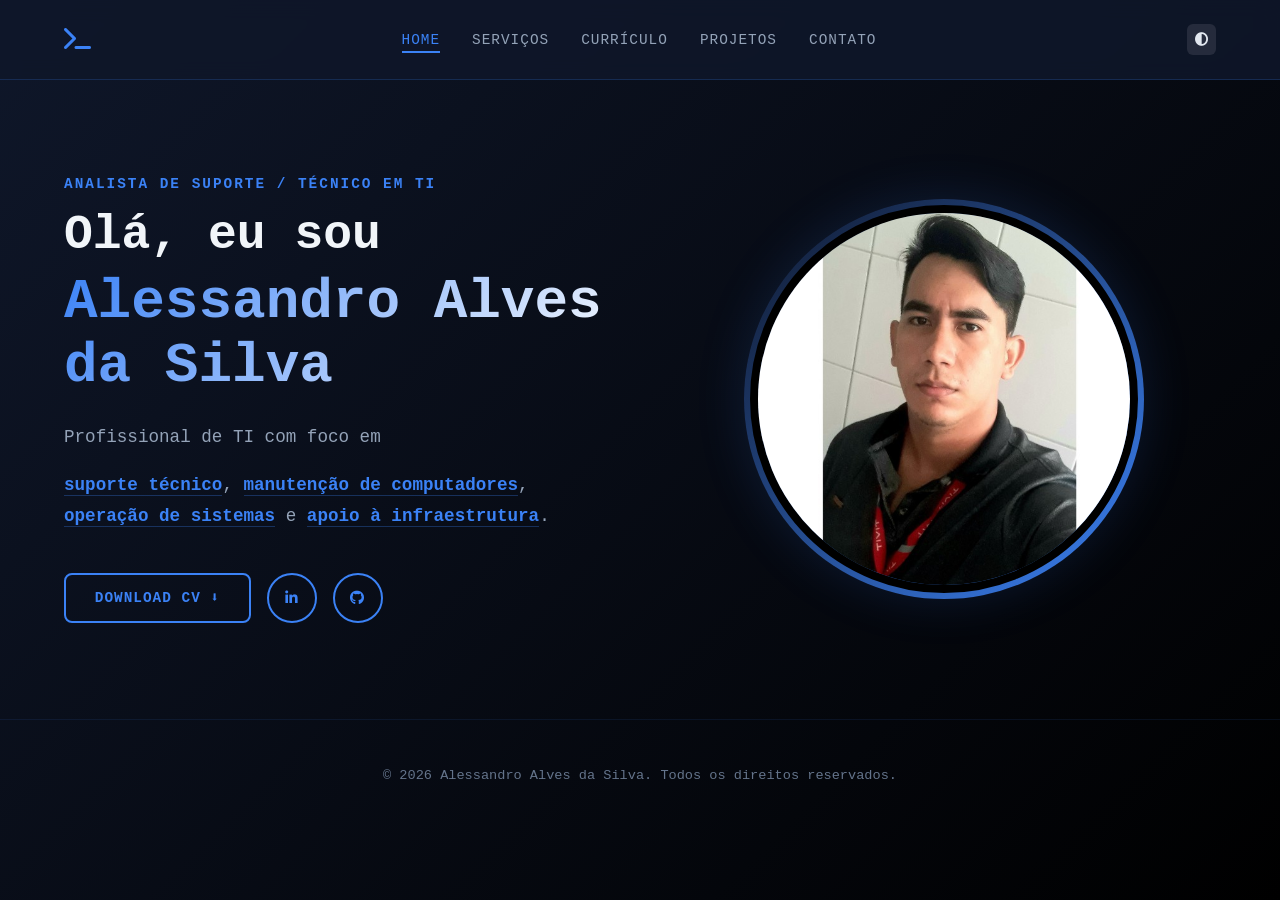
==== index.html @ c678cc2a "Add files via upload" ====
<!DOCTYPE html>
<html lang="pt-BR">
<head>
    <meta charset="UTF-8">
    <meta name="viewport" content="width=device-width, initial-scale=1.0">
    <link rel="icon" href="/img/favicon.svg" type="image/svg+xml">
    <link rel="stylesheet" href="https://cdnjs.cloudflare.com/ajax/libs/font-awesome/6.5.1/css/all.min.css">
    <title>Alessandro Alves da Silva - Desenvolvedor de Software</title>
    <style>
        * {
            margin: 0;
            padding: 0;
            box-sizing: border-box;
        }

        body {
            font-family: 'Monaco', 'Courier New', monospace;
            background: linear-gradient(135deg, #0f172a 0%, #000000 100%);
            color: #f1f5f9;
            min-height: 100vh;
            transition: all 0.3s ease;
        }

        body.light-mode {
            background: linear-gradient(135deg, #f8fafc 0%, #e2e8f0 100%);
            color: #0f172a;
        }

        body.light-mode header {
            background: rgba(255, 255, 255, 0.8);
            border-bottom: 1px solid rgba(0, 0, 0, 0.1);
        }

        body.light-mode .logo,
        body.light-mode nav a,
        body.light-mode .icon-btn {
            color: #1e293b;
        }

        body.light-mode nav a:hover,
        body.light-mode nav a.active {
            color: #3b82f6;
        }

        body.light-mode .hero-content h1,
        body.light-mode .hero-content p {
            color: #0f172a;
        }

        body.light-mode footer {
            border-top: 1px solid rgba(0, 0, 0, 0.1);
            color: #64748b;
        }

        header {
            display: flex;
            justify-content: space-between;
            align-items: center;
            padding: 1.5rem 5%;
            background: rgba(15, 23, 42, 0.9);
            backdrop-filter: blur(10px);
            border-bottom: 1px solid rgba(59, 130, 246, 0.2);
            position: sticky;
            top: 0;
            z-index: 100;
        }

        .logo {
            font-size: 1.5rem;
            color: #3b82f6;
            font-weight: bold;
        }

        .menu-toggle {
            display: none;
            background: rgba(255, 255, 255, 0.1);
            border: none;
            border-radius: 6px;
            padding: 0.5rem;
            cursor: pointer;
            color: #e2e8f0;
            transition: all 0.3s;
            font-size: 1.2rem;
        }

        .menu-toggle:hover {
            background: rgba(59, 130, 246, 0.3);
        }


        nav {
            display: flex;
            gap: 2rem;
            align-items: center;
        }

        nav a {
            color: #94a3b8;
            text-decoration: none;
            font-size: 0.9rem;
            text-transform: uppercase;
            letter-spacing: 1px;
            transition: color 0.3s;
            position: relative;
        }

        nav a:hover, nav a.active {
            color: #3b82f6;
        }

        nav a.active::after {
            content: '';
            position: absolute;
            bottom: -5px;
            left: 0;
            right: 0;
            height: 2px;
            background: #3b82f6;
        }

        .controls {
            display: flex;
            gap: 0.5rem;
            align-items: center;
        }

        .icon-btn {
            background: rgba(255, 255, 255, 0.1);
            border: none;
            border-radius: 6px;
            padding: 0.5rem;
            cursor: pointer;
            color: #e2e8f0;
            transition: all 0.3s;
        }

        .icon-btn:hover {
            background: #3b82f6;
            color: white;
        }

        .lang-btn {
            background: #3b82f6;
            padding: 0.4rem 0.8rem;
            font-weight: bold;
            font-size: 0.8rem;
            color: white;
        }

        .hero {
            display: grid;
            grid-template-columns: 1fr 1fr;
            gap: 4rem;
            padding: 6rem 5%;
            max-width: 1400px;
            margin: 0 auto;
            align-items: center;
        }

        .hero-content h3 {
            color: #3b82f6;
            font-size: 0.9rem;
            text-transform: uppercase;
            letter-spacing: 2px;
            margin-bottom: 1rem;
        }

        .hero-content h1 {
            font-size: 3rem;
            margin-bottom: 0.5rem;
            color: #f1f5f9;
        }

        .hero-content .name {
            font-size: 3.5rem;
            background: linear-gradient(135deg, #3b82f6 0%, #ffffff 100%);
            -webkit-background-clip: text;
            -webkit-text-fill-color: transparent;
            background-clip: text;
            margin-bottom: 1.5rem;
            font-weight: 800;
        }

        .hero-content p {
            color: #94a3b8;
            line-height: 1.8;
            margin-bottom: 1rem;
            font-size: 1.1rem;
        }

        .highlight {
            color: #3b82f6;
            font-style: normal;
            font-weight: bold;
            border-bottom: 1px solid rgba(59, 130, 246, 0.3);
        }

        .cta-buttons {
            display: flex;
            gap: 1rem;
            margin-top: 2.5rem;
        }

        .btn {
            padding: 0.8rem 1.8rem;
            border: 2px solid #3b82f6;
            background: transparent;
            color: #3b82f6;
            text-decoration: none;
            border-radius: 8px;
            cursor: pointer;
            transition: all 0.3s;
            display: inline-flex;
            align-items: center;
            gap: 0.5rem;
            font-size: 0.9rem;
            font-weight: bold;
            text-transform: uppercase;
            letter-spacing: 1px;
        }

        .btn:hover {
            background: #3b82f6;
            color: white;
            transform: translateY(-3px);
            box-shadow: 0 10px 20px rgba(59, 130, 246, 0.2);
        }

        .social-btn {
            width: 50px;
            height: 50px;
            border-radius: 50%;
            display: flex;
            align-items: center;
            justify-content: center;
            padding: 0;
        }

        .hero-image {
            display: flex;
            justify-content: center;
            align-items: center;
        }

        .profile-container {
            position: relative;
            width: 400px;
            height: 400px;
        }

        .profile-ring {
            position: absolute;
            inset: 0;
            border-radius: 50%;
            background: linear-gradient(135deg, #0f172a 0%, #3b82f6 100%);
            padding: 6px;
            box-shadow: 0 0 50px rgba(59, 130, 246, 0.15);
        }

        .profile-img {
            width: 100%;
            height: 100%;
            border-radius: 50%;
            object-fit: cover;
            border: 8px solid #000;
        }

        body.light-mode .profile-img {
            border-color: #f8fafc;
        }

        footer {
            text-align: center;
            padding: 3rem;
            color: #64748b;
            font-size: 0.85rem;
            border-top: 1px solid rgba(59, 130, 246, 0.1);
        }

        @media (max-width: 768px) {
            .menu-toggle {
                display: block;
            }

            nav {
                position: absolute;
                top: 100%;
                left: 0;
                width: 100%;
                flex-direction: column;
                background: rgba(15, 23, 42, 0.98);
                backdrop-filter: blur(10px);
                padding: 0;
                gap: 0;
                max-height: 0;
                overflow: hidden;
                transition: max-height 0.3s ease-in-out;
                border-bottom: 1px solid rgba(59, 130, 246, 0.2);
            }

            body.light-mode nav {
                background: rgba(255, 255, 255, 0.98);
                border-bottom: 1px solid rgba(0, 0, 0, 0.1);
            }

            nav.active {
                max-height: 400px;
            }

            nav a {
                padding: 1rem 1.5rem;
                width: 100%;
                border-bottom: 1px solid rgba(59, 130, 246, 0.1);
                transition: all 0.3s;
            }

            nav a:hover {
                background: rgba(59, 130, 246, 0.1);
                padding-left: 2rem;
            }

            nav a.active::after {
                bottom: 0;
                height: 100%;
                width: 3px;
                left: 0;
                right: auto;
            }

        }

        @media (max-width: 968px) {
            .hero { grid-template-columns: 1fr; text-align: center; padding-top: 3rem; }
            .hero-content h1 { font-size: 2.2rem; }
            .hero-content .name { font-size: 2.8rem; }
            .profile-container { width: 300px; height: 300px; }
            .cta-buttons { justify-content: center; flex-wrap: wrap; }
        }
    </style>
</head>
<body>
    <header>
        <div class="logo"><i class="fa-solid fa-terminal"></i></div>
        <nav id="navMenu">
            <a href="#" class="active">HOME</a>
            <a href="servicos_page.html">SERVIÇOS</a>
            <a href="curriculo_page.html">CURRÍCULO</a>
            <a href="projetos_page.html">PROJETOS</a>
            <a href="contato_page.html" >CONTATO</a>
        </nav>
        <div class="controls">
            <button class="icon-btn" id="themeToggle"><i class="fa-solid fa-circle-half-stroke"></i></button>
        </div>

        <button class="icon-btn menu-toggle" id="menuToggle">
            <i class="fa-solid fa-bars"></i>
        </button>
    </header>

    <section class="hero">
        <div class="hero-content">
            <h3>Analista de Suporte / Técnico em TI</h3>
            <h1>Olá, eu sou</h1>
            <h1 class="name">Alessandro Alves da Silva</h1>
            <p>
                Profissional de TI com foco em 
            </p>
            <p>
                <span class="highlight">suporte técnico</span>, 
                <span class="highlight">manutenção de computadores</span>, 
                <span class="highlight">operação de sistemas</span> e 
                <span class="highlight">apoio à infraestrutura</span>.
            </p>
            <div class="cta-buttons">
                <a href="/doc/AlessandroCV.pdf" class="btn">DOWNLOAD CV ⬇</a>
                <a href="https://www.linkedin.com/in/alessandro-alves-264b31196/" class="btn social-btn" target="_blank" rel="noopener noreferrer">
                    <i class="fa-brands fa-linkedin-in"></i>
                </a>
                <a href="https://github.com/AlessandroASilva1912" class="btn social-btn" target="_blank" rel="noopener noreferrer">
                    <i class="fa-brands fa-github"></i>
                </a>
            </div>
        </div>

        <div class="hero-image">
            <div class="profile-container">
                <div class="profile-ring">
                    <img src="/img/1638328445280.jpg" alt="Alessandro Alves" class="profile-img">
                </div>
            </div>
        </div>
    </section>

    <footer>
        <p>© 2026 Alessandro Alves da Silva. Todos os direitos reservados.</p>
    </footer>

    <script>

        const menuToggle = document.getElementById('menuToggle');
        const navMenu = document.getElementById('navMenu');

        menuToggle.addEventListener('click', () => {
            navMenu.classList.toggle('active');
            const icon = menuToggle.querySelector('i');
            if (navMenu.classList.contains('active')) {
                icon.classList.remove('fa-bars');
                icon.classList.add('fa-times');
            } else {
                icon.classList.remove('fa-times');
                icon.classList.add('fa-bars');
            }
        });

        const navLinks = navMenu.querySelectorAll('a');
        navLinks.forEach(link => {
            link.addEventListener('click', () => {
                navMenu.classList.remove('active');
                const icon = menuToggle.querySelector('i');
                icon.classList.remove('fa-times');
                icon.classList.add('fa-bars');
            });
        });

        const themeToggle = document.getElementById('themeToggle');
        const body = document.body;
        const themeIcon = themeToggle.querySelector('i');

        if (localStorage.getItem('theme') === 'light') {
            body.classList.add('light-mode');
        }

        themeToggle.addEventListener('click', () => {
            body.classList.toggle('light-mode');
            const isLight = body.classList.contains('light-mode');
            localStorage.setItem('theme', isLight ? 'light' : 'dark');
        });
    </script>
</body>
</html>
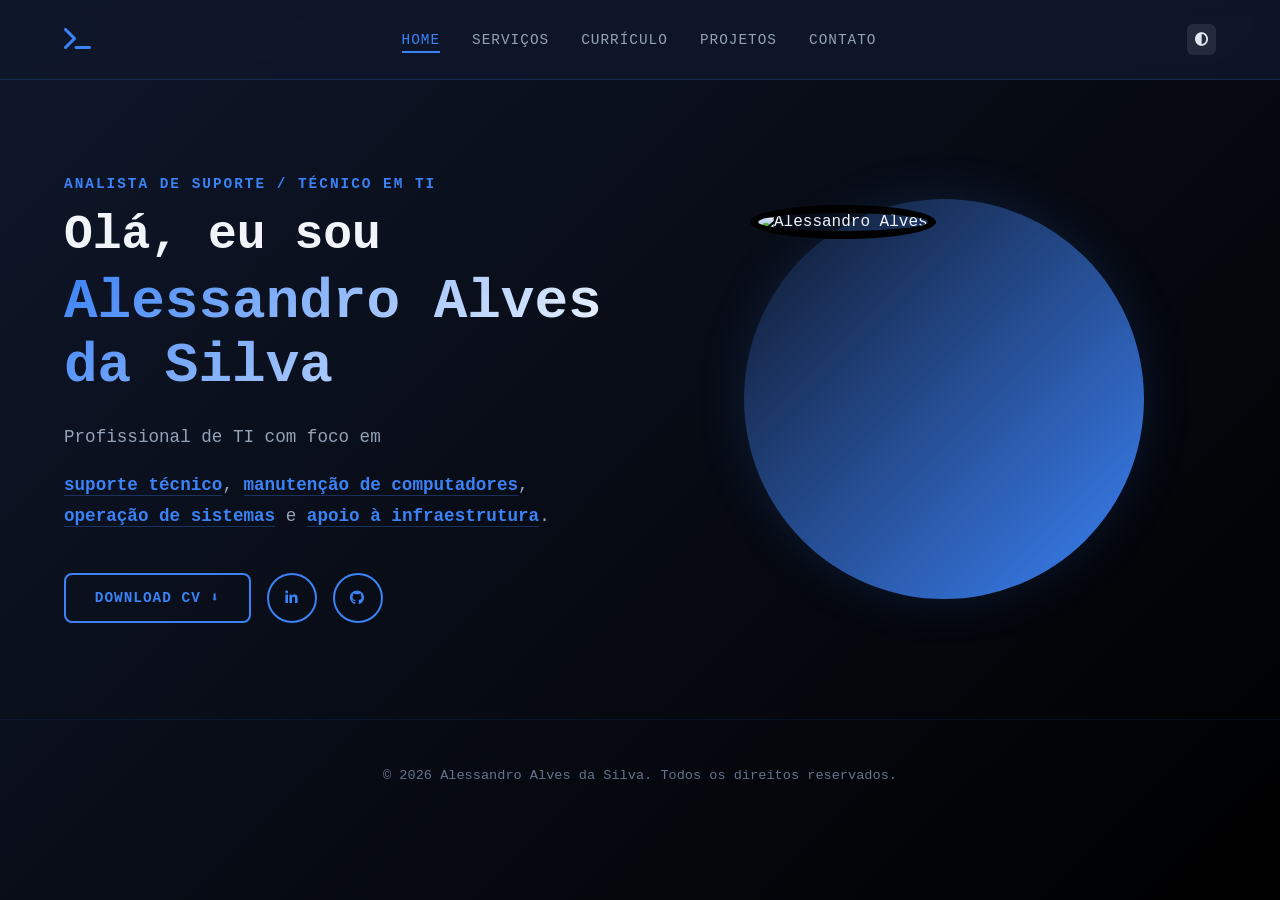
==== commit d4eb1a91: "Update index.html" ====
--- a/index.html
+++ b/index.html
@@ -385,7 +385,7 @@
         <div class="hero-image">
             <div class="profile-container">
                 <div class="profile-ring">
-                    <img src="/img/1638328445280.jpg" alt="Alessandro Alves" class="profile-img">
+                    <img src="/img/index.html" alt="Alessandro Alves" class="profile-img">
                 </div>
             </div>
         </div>
@@ -437,4 +437,4 @@
         });
     </script>
 </body>
-</html>+</html>
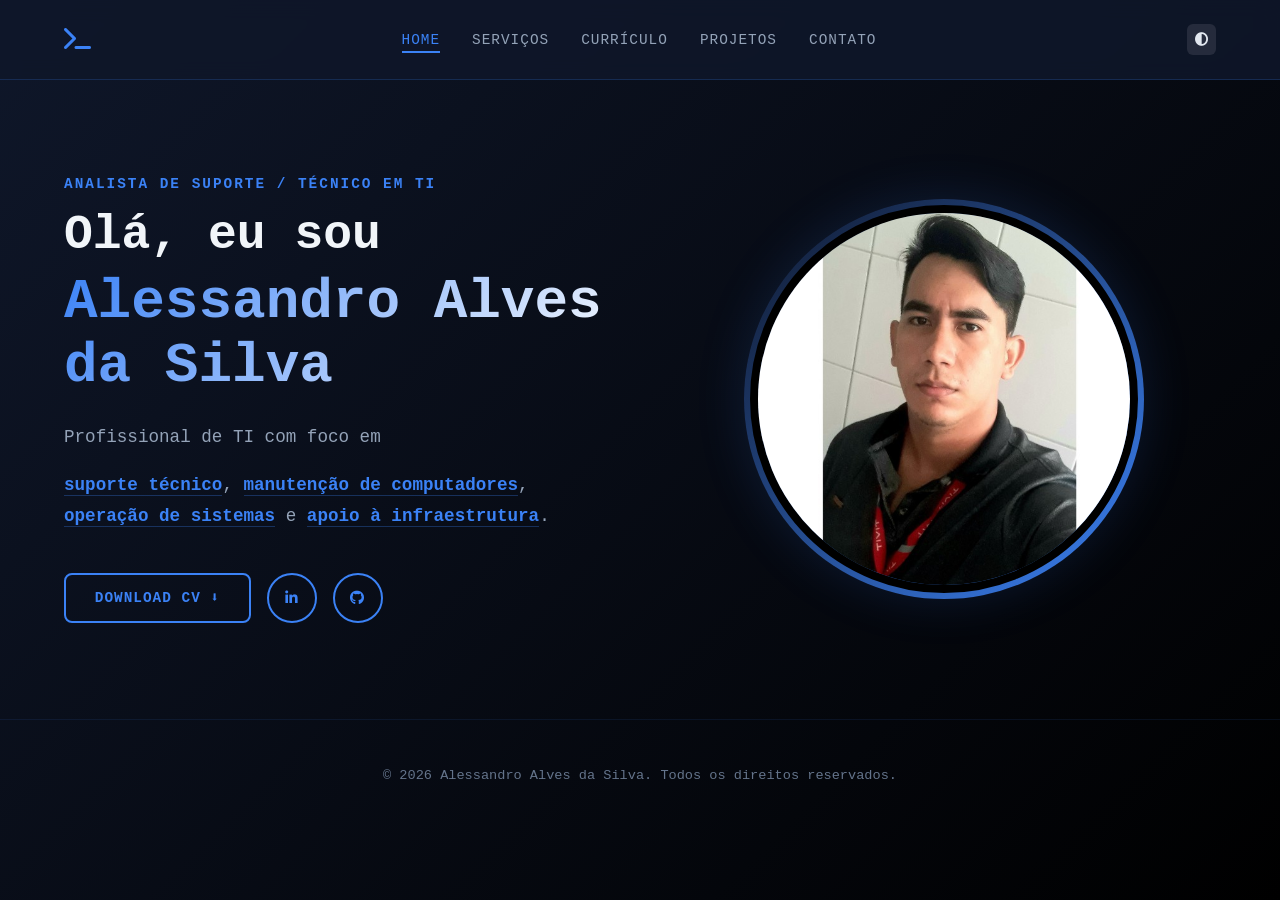
==== commit 27d4d4a5: "Update CV link and profile image in index.html" ====
--- a/index.html
+++ b/index.html
@@ -372,7 +372,7 @@
                 <span class="highlight">apoio à infraestrutura</span>.
             </p>
             <div class="cta-buttons">
-                <a href="/doc/AlessandroCV.pdf" class="btn">DOWNLOAD CV ⬇</a>
+                <a href="doc/AlessandroCV.pdf" class="btn">DOWNLOAD CV ⬇</a>
                 <a href="https://www.linkedin.com/in/alessandro-alves-264b31196/" class="btn social-btn" target="_blank" rel="noopener noreferrer">
                     <i class="fa-brands fa-linkedin-in"></i>
                 </a>
@@ -385,7 +385,7 @@
         <div class="hero-image">
             <div class="profile-container">
                 <div class="profile-ring">
-                    <img src="/img/index.html" alt="Alessandro Alves" class="profile-img">
+                    <img src="img/1638328445280.jpg" alt="Alessandro Alves" class="profile-img">
                 </div>
             </div>
         </div>
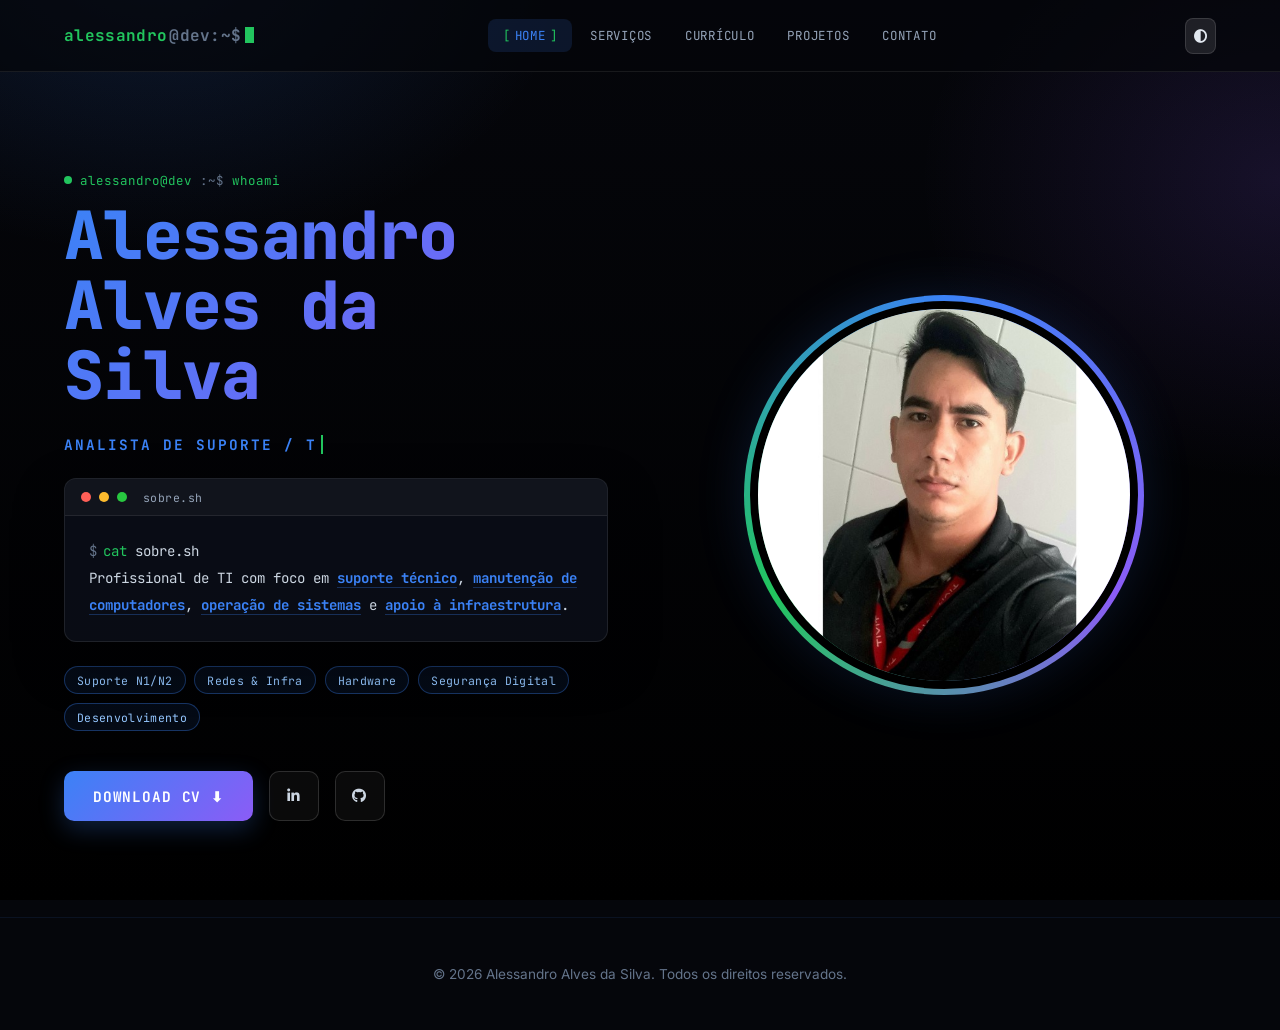
==== commit f28f2fbb: "Atualização do portfólio" ====
--- a/index.html
+++ b/index.html
@@ -3,8 +3,22 @@
 <head>
     <meta charset="UTF-8">
     <meta name="viewport" content="width=device-width, initial-scale=1.0">
-    <link rel="icon" href="/img/favicon.svg" type="image/svg+xml">
+    <link rel="canonical" href="https://alessandroasilva1912.github.io/portfolio/index.html">
+    <meta name="description" content="Portfólio de Alessandro Alves da Silva: suporte técnico N1/N2, infraestrutura, montagem de hardware e desenvolvimento de software.">
+    <meta property="og:type" content="website">
+    <meta property="og:title" content="Alessandro Alves da Silva — Suporte de TI & Desenvolvedor de Software">
+    <meta property="og:description" content="Portfólio de Alessandro Alves da Silva: suporte técnico N1/N2, infraestrutura, montagem de hardware e desenvolvimento de software.">
+    <meta property="og:image" content="https://alessandroasilva1912.github.io/portfolio/img/1638328445280.jpg">
+    <meta property="og:url" content="https://alessandroasilva1912.github.io/portfolio/index.html">
+    <meta name="twitter:card" content="summary_large_image">
+    <meta name="twitter:title" content="Alessandro Alves da Silva — Suporte de TI & Desenvolvedor de Software">
+    <meta name="twitter:description" content="Portfólio de Alessandro Alves da Silva: suporte técnico N1/N2, infraestrutura, montagem de hardware e desenvolvimento de software.">
+    <meta name="twitter:image" content="https://alessandroasilva1912.github.io/portfolio/img/1638328445280.jpg">
+    <link rel="icon" href="img/favicon.svg" type="image/svg+xml">
     <link rel="stylesheet" href="https://cdnjs.cloudflare.com/ajax/libs/font-awesome/6.5.1/css/all.min.css">
+    <link rel="preconnect" href="https://fonts.googleapis.com">
+    <link rel="preconnect" href="https://fonts.gstatic.com" crossorigin>
+    <link href="https://fonts.googleapis.com/css2?family=JetBrains+Mono:wght@400;500;700;800&family=Inter:wght@400;500;600&display=swap" rel="stylesheet">
     <title>Alessandro Alves da Silva - Desenvolvedor de Software</title>
     <style>
         * {
@@ -337,10 +351,28 @@
             .cta-buttons { justify-content: center; flex-wrap: wrap; }
         }
     </style>
+    <link rel="stylesheet" href="css/enhance.css">
+    <script type="application/ld+json">
+    {
+        "@context": "https://schema.org",
+        "@type": "Person",
+        "name": "Alessandro Alves da Silva",
+        "jobTitle": "Analista de Suporte / Técnico em TI",
+        "url": "https://alessandroasilva1912.github.io/portfolio/",
+        "image": "https://alessandroasilva1912.github.io/portfolio/img/1638328445280.jpg",
+        "sameAs": [
+            "https://www.linkedin.com/in/alessandro-alves-264b31196/",
+            "https://github.com/AlessandroASilva1912"
+        ]
+    }
+    </script>
 </head>
 <body>
     <header>
-        <div class="logo"><i class="fa-solid fa-terminal"></i></div>
+        <a href="index.html" class="logo prompt-tag" style="text-decoration:none;">
+            <span class="p-user">alessandro</span><span class="p-sep">@dev:~$</span>
+            <span class="p-cursor"></span>
+        </a>
         <nav id="navMenu">
             <a href="#" class="active">HOME</a>
             <a href="servicos_page.html">SERVIÇOS</a>
@@ -359,18 +391,33 @@
 
     <section class="hero">
         <div class="hero-content">
-            <h3>Analista de Suporte / Técnico em TI</h3>
-            <h1>Olá, eu sou</h1>
+            <span class="hero-eyebrow"><span class="status-dot"></span> alessandro@dev<span class="p-sep">:~$</span> whoami</span>
             <h1 class="name">Alessandro Alves da Silva</h1>
-            <p>
-                Profissional de TI com foco em 
-            </p>
-            <p>
-                <span class="highlight">suporte técnico</span>, 
-                <span class="highlight">manutenção de computadores</span>, 
-                <span class="highlight">operação de sistemas</span> e 
-                <span class="highlight">apoio à infraestrutura</span>.
-            </p>
+            <h3><span data-typewriter='["Analista de Suporte / Técnico em TI", "Desenvolvedor de Software", "Suporte N1/N2 & Infraestrutura"]'></span></h3>
+
+            <div class="term-window" style="margin: 1.5rem 0;">
+                <div class="term-titlebar">
+                    <span class="term-dot r"></span><span class="term-dot y"></span><span class="term-dot g"></span>
+                    <span class="term-name">sobre.sh</span>
+                </div>
+                <div class="term-body">
+                    <span class="tp">$</span><span class="tl">cat</span> sobre.sh<br>
+                    Profissional de TI com foco em
+                    <span class="highlight">suporte técnico</span>,
+                    <span class="highlight">manutenção de computadores</span>,
+                    <span class="highlight">operação de sistemas</span> e
+                    <span class="highlight">apoio à infraestrutura</span>.
+                </div>
+            </div>
+
+            <div class="chip-row" style="margin-bottom: 1.8rem;">
+                <span class="chip">Suporte N1/N2</span>
+                <span class="chip">Redes & Infra</span>
+                <span class="chip">Hardware</span>
+                <span class="chip">Segurança Digital</span>
+                <span class="chip">Desenvolvimento</span>
+            </div>
+
             <div class="cta-buttons">
                 <a href="doc/AlessandroCV.pdf" class="btn">DOWNLOAD CV ⬇</a>
                 <a href="https://www.linkedin.com/in/alessandro-alves-264b31196/" class="btn social-btn" target="_blank" rel="noopener noreferrer">
@@ -436,5 +483,6 @@
             localStorage.setItem('theme', isLight ? 'light' : 'dark');
         });
     </script>
+    <script src="js/enhance.js"></script>
 </body>
 </html>
--- a/css/enhance.css
+++ b/css/enhance.css
@@ -0,0 +1,306 @@
+/* ==========================================================================
+   enhance.css — v2: camada de redesign real (nao so polimento).
+   Carrega DEPOIS do <style> de cada pagina, entao estas regras VENCEM
+   por ordem de origem quando a especificidade e igual (ex: "header",
+   "nav a", ".btn"), sem precisar de !important.
+   ========================================================================== */
+
+:root {
+  --font-mono: 'JetBrains Mono', 'Monaco', 'Courier New', monospace;
+  --font-body: 'Inter', -apple-system, sans-serif;
+  --signal: #22c55e;
+  --signal-dim: rgba(34, 197, 94, 0.35);
+  --accent: #3b82f6;
+  --accent-2: #8b5cf6;
+  --ease-out: cubic-bezier(0.16, 1, 0.3, 1);
+  --void: #05060b;
+}
+
+@media (prefers-reduced-motion: reduce) {
+  *, *::before, *::after {
+    animation-duration: 0.01ms !important;
+    animation-iteration-count: 1 !important;
+    transition-duration: 0.01ms !important;
+    scroll-behavior: auto !important;
+  }
+}
+
+html { scroll-behavior: smooth; }
+
+body { font-family: var(--font-mono); animation: pageIn 0.5s var(--ease-out) both; }
+p, li, textarea, input, select, .service-card p, .job-desc, .cert-card p { font-family: var(--font-body); }
+h1, h2, h3, h4, .logo, nav a, .btn, .icon-btn, .prompt-tag { font-family: var(--font-mono); }
+@keyframes pageIn { from { opacity: 0; } to { opacity: 1; } }
+
+/* ---------------------------------------------------------------------
+   Fundo: gradiente mais profundo + duas manchas de luz que respiram
+   devagar, atras de tudo (nao interfere em cliques).
+   --------------------------------------------------------------------- */
+body {
+  background-color: var(--void);
+  background-image:
+    radial-gradient(ellipse 700px 500px at 12% -5%, rgba(59, 130, 246, 0.16), transparent 60%),
+    radial-gradient(ellipse 600px 500px at 100% 20%, rgba(139, 92, 246, 0.14), transparent 60%),
+    linear-gradient(180deg, #05060b 0%, #000000 100%);
+  background-attachment: fixed;
+}
+body.light-mode {
+  background-color: #f7f8fb;
+  background-image:
+    radial-gradient(ellipse 700px 500px at 12% -5%, rgba(59, 130, 246, 0.08), transparent 60%),
+    radial-gradient(ellipse 600px 500px at 100% 20%, rgba(139, 92, 246, 0.07), transparent 60%),
+    linear-gradient(180deg, #f8fafc 0%, #eef1f6 100%);
+}
+
+/* ---------------------------------------------------------------------
+   Header / navegação
+   --------------------------------------------------------------------- */
+header {
+  background: rgba(5, 6, 11, 0.72) !important;
+  border-bottom: 1px solid rgba(255, 255, 255, 0.08) !important;
+  padding: 1.1rem 5% !important;
+}
+body.light-mode header {
+  background: rgba(255, 255, 255, 0.75) !important;
+  border-bottom: 1px solid rgba(0, 0, 0, 0.08) !important;
+}
+
+nav { gap: 0.25rem !important; }
+nav a {
+  padding: 0.5rem 0.9rem;
+  border-radius: 8px;
+  font-size: 0.78rem !important;
+  letter-spacing: 0.06em !important;
+  transition: color 0.25s var(--ease-out), background 0.25s var(--ease-out);
+}
+nav a:hover { background: rgba(59, 130, 246, 0.12); }
+nav a.active {
+  color: var(--accent) !important;
+  background: rgba(59, 130, 246, 0.14);
+}
+nav a.active::after { display: none !important; }
+nav a.active::before { content: '['; margin-right: 4px; color: var(--signal); }
+nav a.active::after { content: ']'; margin-left: 4px; color: var(--signal); display: inline !important; position: static !important; height: auto !important; background: none !important; }
+
+.icon-btn {
+  border: 1px solid rgba(255, 255, 255, 0.12) !important;
+  border-radius: 8px !important;
+}
+.icon-btn:hover { box-shadow: 0 0 0 3px rgba(59, 130, 246, 0.18); }
+
+/* ---------------------------------------------------------------------
+   Botões: primário preenchido com gradiente, sem perder o .btn base
+   --------------------------------------------------------------------- */
+.btn {
+  border-radius: 10px !important;
+  border: 1px solid rgba(59, 130, 246, 0.4) !important;
+  transition: all 0.35s var(--ease-out), transform 0.25s var(--ease-out) !important;
+  letter-spacing: 0.06em !important;
+}
+.btn:not(.social-btn) {
+  background: linear-gradient(135deg, var(--accent) 0%, var(--accent-2) 100%) !important;
+  color: #fff !important;
+  border: none !important;
+  box-shadow: 0 8px 24px rgba(59, 130, 246, 0.25);
+}
+.btn:not(.social-btn):hover {
+  transform: translateY(-3px);
+  box-shadow: 0 14px 34px rgba(139, 92, 246, 0.35) !important;
+  filter: brightness(1.08);
+}
+.btn.social-btn {
+  background: rgba(255, 255, 255, 0.04) !important;
+  color: #cbd5e1 !important;
+  border: 1px solid rgba(255, 255, 255, 0.14) !important;
+}
+.btn.social-btn:hover {
+  background: rgba(59, 130, 246, 0.16) !important;
+  color: #fff !important;
+  border-color: var(--accent) !important;
+}
+.btn:active { transform: translateY(-1px) scale(0.98); }
+
+/* ---------------------------------------------------------------------
+   Prompt-tag (logo) + cursor
+   --------------------------------------------------------------------- */
+.prompt-tag { display: inline-flex; align-items: baseline; gap: 2px; font-size: 1rem; font-weight: 700; letter-spacing: 0.02em; }
+.prompt-tag .p-user { color: var(--signal); }
+.prompt-tag .p-sep { color: #64748b; }
+.prompt-tag .p-cursor {
+  display: inline-block; width: 0.55em; height: 1em; background: var(--signal);
+  margin-left: 2px; transform: translateY(2px); animation: blink 1.1s steps(1) infinite;
+}
+@keyframes blink { 0%, 49% { opacity: 1; } 50%, 100% { opacity: 0; } }
+
+.status-dot {
+  display: inline-block; width: 8px; height: 8px; border-radius: 50%; background: var(--signal);
+  box-shadow: 0 0 0 0 var(--signal-dim); animation: pulseDot 2s infinite;
+}
+@keyframes pulseDot {
+  0% { box-shadow: 0 0 0 0 rgba(34, 197, 94, 0.55); }
+  70% { box-shadow: 0 0 0 8px rgba(34, 197, 94, 0); }
+  100% { box-shadow: 0 0 0 0 rgba(34, 197, 94, 0); }
+}
+
+/* ---------------------------------------------------------------------
+   Janela de terminal (elemento de assinatura, reutilizável)
+   --------------------------------------------------------------------- */
+.term-window {
+  background: rgba(13, 17, 28, 0.72);
+  border: 1px solid rgba(255, 255, 255, 0.09);
+  border-radius: 12px;
+  overflow: hidden;
+  backdrop-filter: blur(10px);
+  box-shadow: 0 20px 50px rgba(0, 0, 0, 0.35);
+}
+body.light-mode .term-window {
+  background: rgba(255, 255, 255, 0.85);
+  border-color: rgba(0, 0, 0, 0.08);
+}
+.term-titlebar {
+  display: flex;
+  align-items: center;
+  gap: 0.5rem;
+  padding: 0.65rem 1rem;
+  background: rgba(255, 255, 255, 0.03);
+  border-bottom: 1px solid rgba(255, 255, 255, 0.08);
+}
+body.light-mode .term-titlebar { background: rgba(0, 0, 0, 0.03); border-color: rgba(0, 0, 0, 0.06); }
+.term-dot { width: 10px; height: 10px; border-radius: 50%; }
+.term-dot.r { background: #ff5f57; }
+.term-dot.y { background: #febc2e; }
+.term-dot.g { background: #28c840; }
+.term-titlebar span.term-name {
+  margin-left: 0.5rem;
+  font-size: 0.72rem;
+  color: #94a3b8;
+  letter-spacing: 0.04em;
+}
+.term-body {
+  padding: 1.4rem 1.5rem;
+  font-size: 0.88rem;
+  line-height: 1.9;
+  color: #cbd5e1;
+}
+body.light-mode .term-body { color: #334155; }
+.term-body .tl { color: var(--signal); }
+.term-body .tp { color: #64748b; margin-right: 0.4em; }
+
+/* ---------------------------------------------------------------------
+   Chips / badges de skill
+   --------------------------------------------------------------------- */
+.chip-row { display: flex; flex-wrap: wrap; gap: 0.55rem; }
+.chip {
+  font-size: 0.72rem;
+  padding: 0.35rem 0.75rem;
+  border-radius: 999px;
+  border: 1px solid rgba(59, 130, 246, 0.35);
+  color: #93c5fd;
+  background: rgba(59, 130, 246, 0.08);
+  letter-spacing: 0.03em;
+}
+body.light-mode .chip { color: #1d4ed8; background: rgba(59, 130, 246, 0.08); }
+
+/* ---------------------------------------------------------------------
+   Anel de foto com gradiente girando devagar
+   --------------------------------------------------------------------- */
+.profile-ring {
+  position: absolute !important;
+  inset: 0 !important;
+  border-radius: 50% !important;
+  background: transparent !important;
+  padding: 6px !important;
+}
+.profile-ring::before {
+  content: '';
+  position: absolute;
+  inset: 0;
+  border-radius: 50%;
+  background: conic-gradient(from 0deg, var(--accent), var(--accent-2), var(--signal), var(--accent));
+  animation: spinRing 8s linear infinite;
+  z-index: 0;
+}
+.profile-ring .profile-img { position: relative; z-index: 1; }
+@keyframes spinRing { to { transform: rotate(360deg); } }
+
+/* ---------------------------------------------------------------------
+   Scroll reveal
+   --------------------------------------------------------------------- */
+.reveal { opacity: 0; transform: translateY(24px); transition: opacity 0.7s var(--ease-out), transform 0.7s var(--ease-out); }
+.reveal.is-visible { opacity: 1; transform: translateY(0); }
+
+a:focus-visible, button:focus-visible, input:focus-visible, textarea:focus-visible, select:focus-visible {
+  outline: 2px solid var(--signal); outline-offset: 3px; border-radius: 4px;
+}
+
+.service-card, .project-card, .job-item, .skill-card, .cert-card, .education-item {
+  transition: transform 0.45s var(--ease-out), box-shadow 0.45s var(--ease-out), border-color 0.45s var(--ease-out) !important;
+}
+.service-card:hover, .project-card:hover { transform: translateY(-6px) !important; border-color: rgba(59, 130, 246, 0.4) !important; }
+
+body.page-leaving { opacity: 0; transition: opacity 0.25s ease; }
+
+.typewriter { display: inline-block; border-right: 2px solid var(--signal); padding-right: 4px; animation: caretBlink 0.9s steps(1) infinite; min-height: 1.2em; }
+@keyframes caretBlink { 0%, 49% { border-color: var(--signal); } 50%, 100% { border-color: transparent; } }
+
+#scrollProgress { position: fixed; top: 0; left: 0; height: 3px; width: 0%; background: linear-gradient(90deg, var(--signal), var(--accent)); z-index: 999; transition: width 0.1s linear; }
+
+/* ---------------------------------------------------------------------
+   Título de página com gradiente mais forte
+   --------------------------------------------------------------------- */
+.page-title span, .name {
+  background: linear-gradient(135deg, var(--accent) 0%, var(--accent-2) 100%) !important;
+  -webkit-background-clip: text !important;
+  -webkit-text-fill-color: transparent !important;
+  background-clip: text !important;
+}
+
+/* ---------------------------------------------------------------------
+   Hero: escala tipografica maior e eyebrow em modo prompt
+   --------------------------------------------------------------------- */
+.hero-content .name {
+  font-size: clamp(2.6rem, 5.2vw, 4.6rem) !important;
+  line-height: 1.05 !important;
+  letter-spacing: -0.01em;
+}
+.hero-content h3 { margin-bottom: 1.2rem !important; }
+.hero-eyebrow {
+  display: inline-flex;
+  align-items: center;
+  gap: 0.5rem;
+  font-size: 0.78rem;
+  color: var(--signal);
+  letter-spacing: 0.08em;
+  margin-bottom: 0.8rem;
+}
+.hero-eyebrow .p-sep { color: #64748b; }
+
+/* ---------------------------------------------------------------------
+   Responsividade dos elementos novos (term-window, chips, eyebrow)
+   --------------------------------------------------------------------- */
+@media (max-width: 968px) {
+  .hero-eyebrow { justify-content: center; }
+  .chip-row { justify-content: center; }
+  .term-body { font-size: 0.82rem; padding: 1.1rem 1.2rem; line-height: 1.8; }
+  .term-titlebar { padding: 0.55rem 0.9rem; }
+}
+
+@media (max-width: 480px) {
+  .hero-content .name { font-size: 2.1rem !important; }
+  .term-window { margin: 1.2rem 0 !important; }
+  .chip { font-size: 0.68rem; padding: 0.3rem 0.65rem; }
+  .hero-eyebrow { font-size: 0.7rem; flex-wrap: wrap; }
+}
+
+/* Eyebrow reutilizado como título de seção nas páginas internas */
+.page-eyebrow {
+  display: flex;
+  justify-content: center;
+  align-items: center;
+  gap: 0.5rem;
+  font-size: 0.78rem;
+  color: var(--signal);
+  letter-spacing: 0.08em;
+  margin-bottom: 0.9rem;
+}
+.page-eyebrow .p-sep { color: #64748b; }
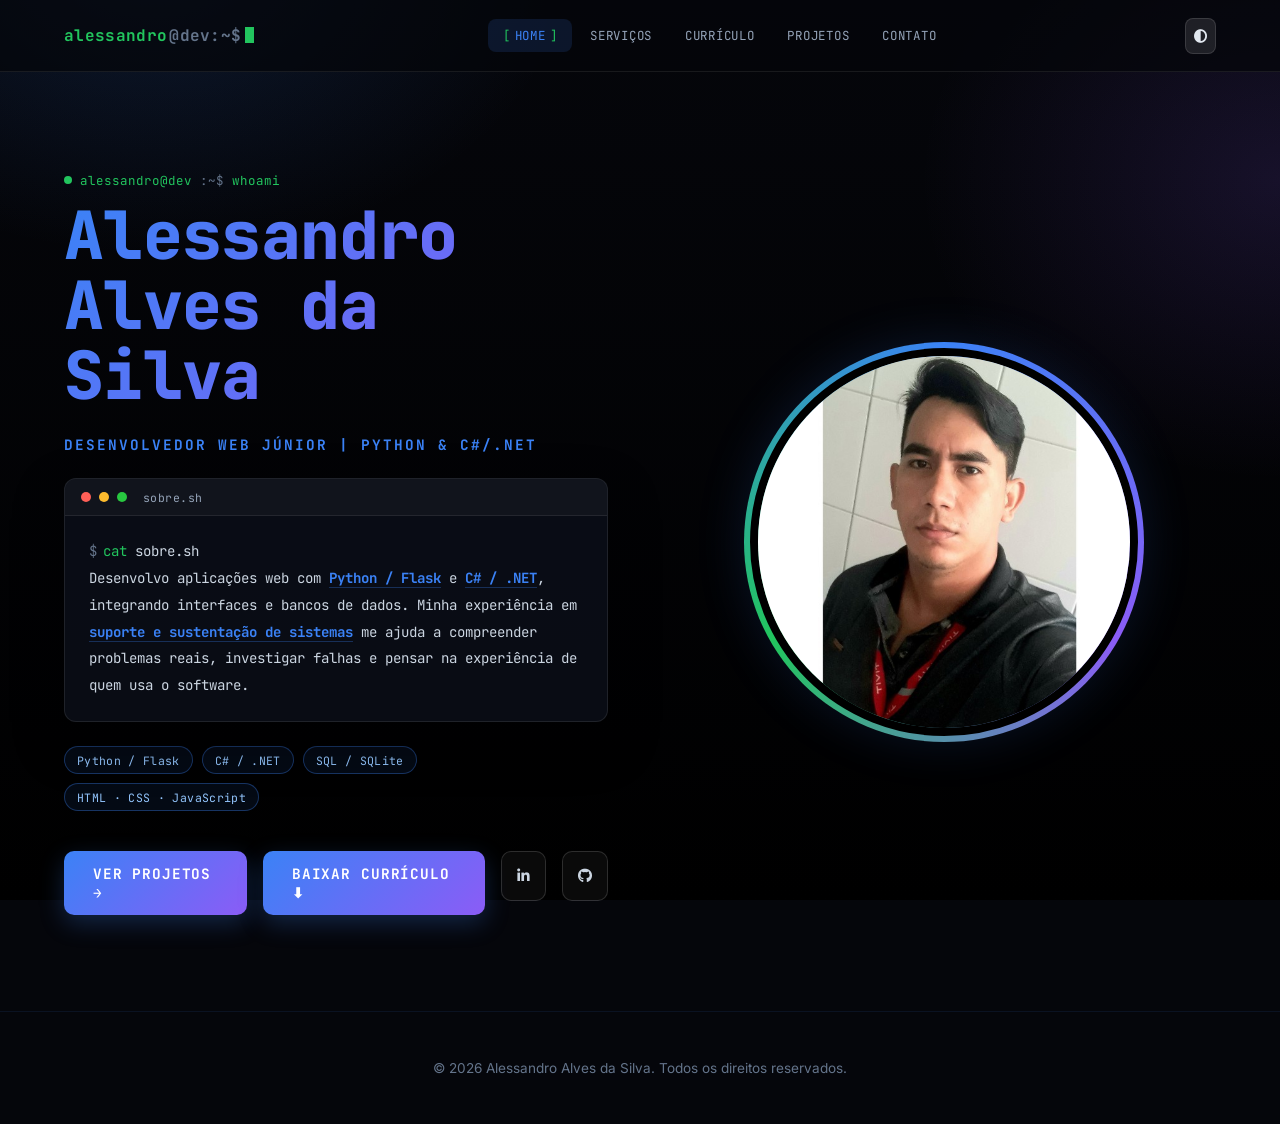
==== commit 2f1bb6ca: "Melhora apresentação e navegação dos projetos" ====
--- a/index.html
+++ b/index.html
@@ -4,15 +4,15 @@
     <meta charset="UTF-8">
     <meta name="viewport" content="width=device-width, initial-scale=1.0">
     <link rel="canonical" href="https://alessandroasilva1912.github.io/portfolio/index.html">
-    <meta name="description" content="Portfólio de Alessandro Alves da Silva: suporte técnico N1/N2, infraestrutura, montagem de hardware e desenvolvimento de software.">
+    <meta name="description" content="Portfólio de Alessandro Alves da Silva: desenvolvimento web com Python, Flask e C#/.NET, com experiência em suporte e sustentação de sistemas.">
     <meta property="og:type" content="website">
-    <meta property="og:title" content="Alessandro Alves da Silva — Suporte de TI & Desenvolvedor de Software">
-    <meta property="og:description" content="Portfólio de Alessandro Alves da Silva: suporte técnico N1/N2, infraestrutura, montagem de hardware e desenvolvimento de software.">
+    <meta property="og:title" content="Alessandro Alves da Silva — Desenvolvedor Web Júnior">
+    <meta property="og:description" content="Portfólio de Alessandro Alves da Silva: desenvolvimento web com Python, Flask e C#/.NET, com experiência em suporte e sustentação de sistemas.">
     <meta property="og:image" content="https://alessandroasilva1912.github.io/portfolio/img/1638328445280.jpg">
     <meta property="og:url" content="https://alessandroasilva1912.github.io/portfolio/index.html">
     <meta name="twitter:card" content="summary_large_image">
-    <meta name="twitter:title" content="Alessandro Alves da Silva — Suporte de TI & Desenvolvedor de Software">
-    <meta name="twitter:description" content="Portfólio de Alessandro Alves da Silva: suporte técnico N1/N2, infraestrutura, montagem de hardware e desenvolvimento de software.">
+    <meta name="twitter:title" content="Alessandro Alves da Silva — Desenvolvedor Web Júnior">
+    <meta name="twitter:description" content="Portfólio de Alessandro Alves da Silva: desenvolvimento web com Python, Flask e C#/.NET, com experiência em suporte e sustentação de sistemas.">
     <meta name="twitter:image" content="https://alessandroasilva1912.github.io/portfolio/img/1638328445280.jpg">
     <link rel="icon" href="img/favicon.svg" type="image/svg+xml">
     <link rel="stylesheet" href="https://cdnjs.cloudflare.com/ajax/libs/font-awesome/6.5.1/css/all.min.css">
@@ -357,7 +357,7 @@
         "@context": "https://schema.org",
         "@type": "Person",
         "name": "Alessandro Alves da Silva",
-        "jobTitle": "Analista de Suporte / Técnico em TI",
+        "jobTitle": "Desenvolvedor Web Júnior",
         "url": "https://alessandroasilva1912.github.io/portfolio/",
         "image": "https://alessandroasilva1912.github.io/portfolio/img/1638328445280.jpg",
         "sameAs": [
@@ -393,7 +393,7 @@
         <div class="hero-content">
             <span class="hero-eyebrow"><span class="status-dot"></span> alessandro@dev<span class="p-sep">:~$</span> whoami</span>
             <h1 class="name">Alessandro Alves da Silva</h1>
-            <h3><span data-typewriter='["Analista de Suporte / Técnico em TI", "Desenvolvedor de Software", "Suporte N1/N2 & Infraestrutura"]'></span></h3>
+            <h3>Desenvolvedor Web Júnior | Python &amp; C#/.NET</h3>
 
             <div class="term-window" style="margin: 1.5rem 0;">
                 <div class="term-titlebar">
@@ -402,25 +402,16 @@
                 </div>
                 <div class="term-body">
                     <span class="tp">$</span><span class="tl">cat</span> sobre.sh<br>
-                    Profissional de TI com foco em
-                    <span class="highlight">suporte técnico</span>,
-                    <span class="highlight">manutenção de computadores</span>,
-                    <span class="highlight">operação de sistemas</span> e
-                    <span class="highlight">apoio à infraestrutura</span>.
+                    Desenvolvo aplicações web com <span class="highlight">Python / Flask</span> e <span class="highlight">C# / .NET</span>, integrando interfaces e bancos de dados. Minha experiência em <span class="highlight">suporte e sustentação de sistemas</span> me ajuda a compreender problemas reais, investigar falhas e pensar na experiência de quem usa o software.
                 </div>
             </div>
 
-            <div class="chip-row" style="margin-bottom: 1.8rem;">
-                <span class="chip">Suporte N1/N2</span>
-                <span class="chip">Redes & Infra</span>
-                <span class="chip">Hardware</span>
-                <span class="chip">Segurança Digital</span>
-                <span class="chip">Desenvolvimento</span>
-            </div>
+            <div class="chip-row" style="margin-bottom: 1.8rem;"><span class="chip">Python / Flask</span><span class="chip">C# / .NET</span><span class="chip">SQL / SQLite</span><span class="chip">HTML · CSS · JavaScript</span></div>
 
             <div class="cta-buttons">
-                <a href="doc/AlessandroCV.pdf" class="btn">DOWNLOAD CV ⬇</a>
-                <a href="https://www.linkedin.com/in/alessandro-alves-264b31196/" class="btn social-btn" target="_blank" rel="noopener noreferrer">
+                <a href="projetos_page.html" class="btn">VER PROJETOS →</a>
+                <a href="doc/AlessandroCV.pdf" class="btn">BAIXAR CURRÍCULO ⬇</a>
+                <a href="https://www.linkedin.com/in/alessandro-alves-264b31196/" class="btn social-btn" aria-label="LinkedIn de Alessandro" target="_blank" rel="noopener noreferrer">
                     <i class="fa-brands fa-linkedin-in"></i>
                 </a>
                 <a href="https://github.com/AlessandroASilva1912" class="btn social-btn" target="_blank" rel="noopener noreferrer">
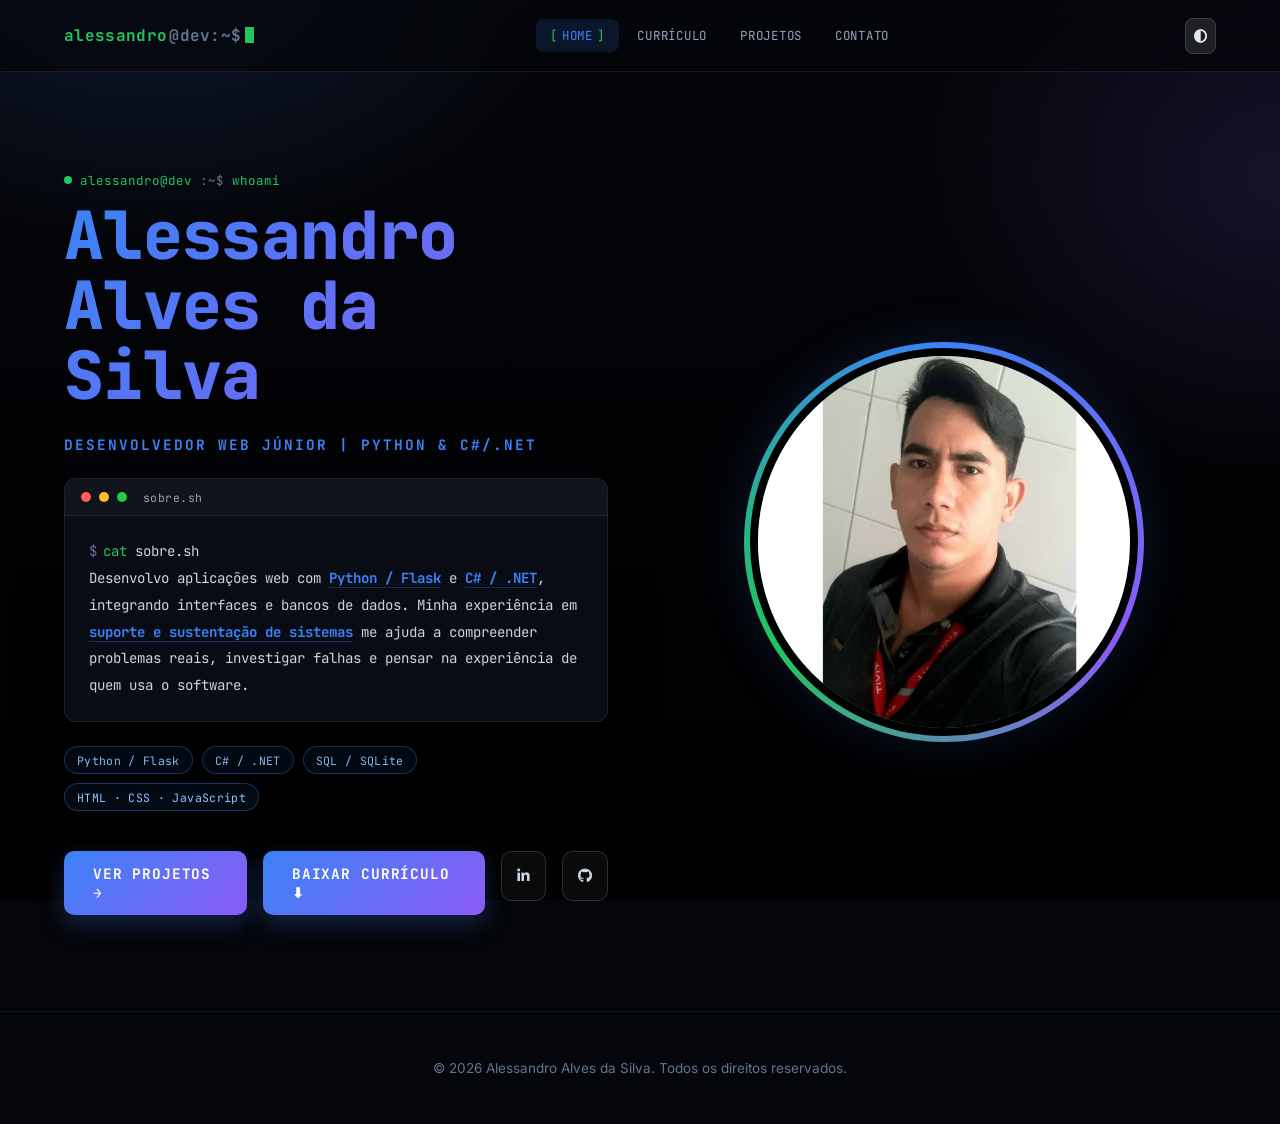
==== commit aba07a2b: "Atualização do projeto" ====
--- a/index.html
+++ b/index.html
@@ -375,7 +375,6 @@
         </a>
         <nav id="navMenu">
             <a href="#" class="active">HOME</a>
-            <a href="servicos_page.html">SERVIÇOS</a>
             <a href="curriculo_page.html">CURRÍCULO</a>
             <a href="projetos_page.html">PROJETOS</a>
             <a href="contato_page.html" >CONTATO</a>
@@ -423,7 +422,7 @@
         <div class="hero-image">
             <div class="profile-container">
                 <div class="profile-ring">
-                    <img src="img/1638328445280.jpg" alt="Alessandro Alves" class="profile-img">
+                    <img src="img/FOTO_Perfil.jpg" alt="Alessandro Alves" class="profile-img">
                 </div>
             </div>
         </div>
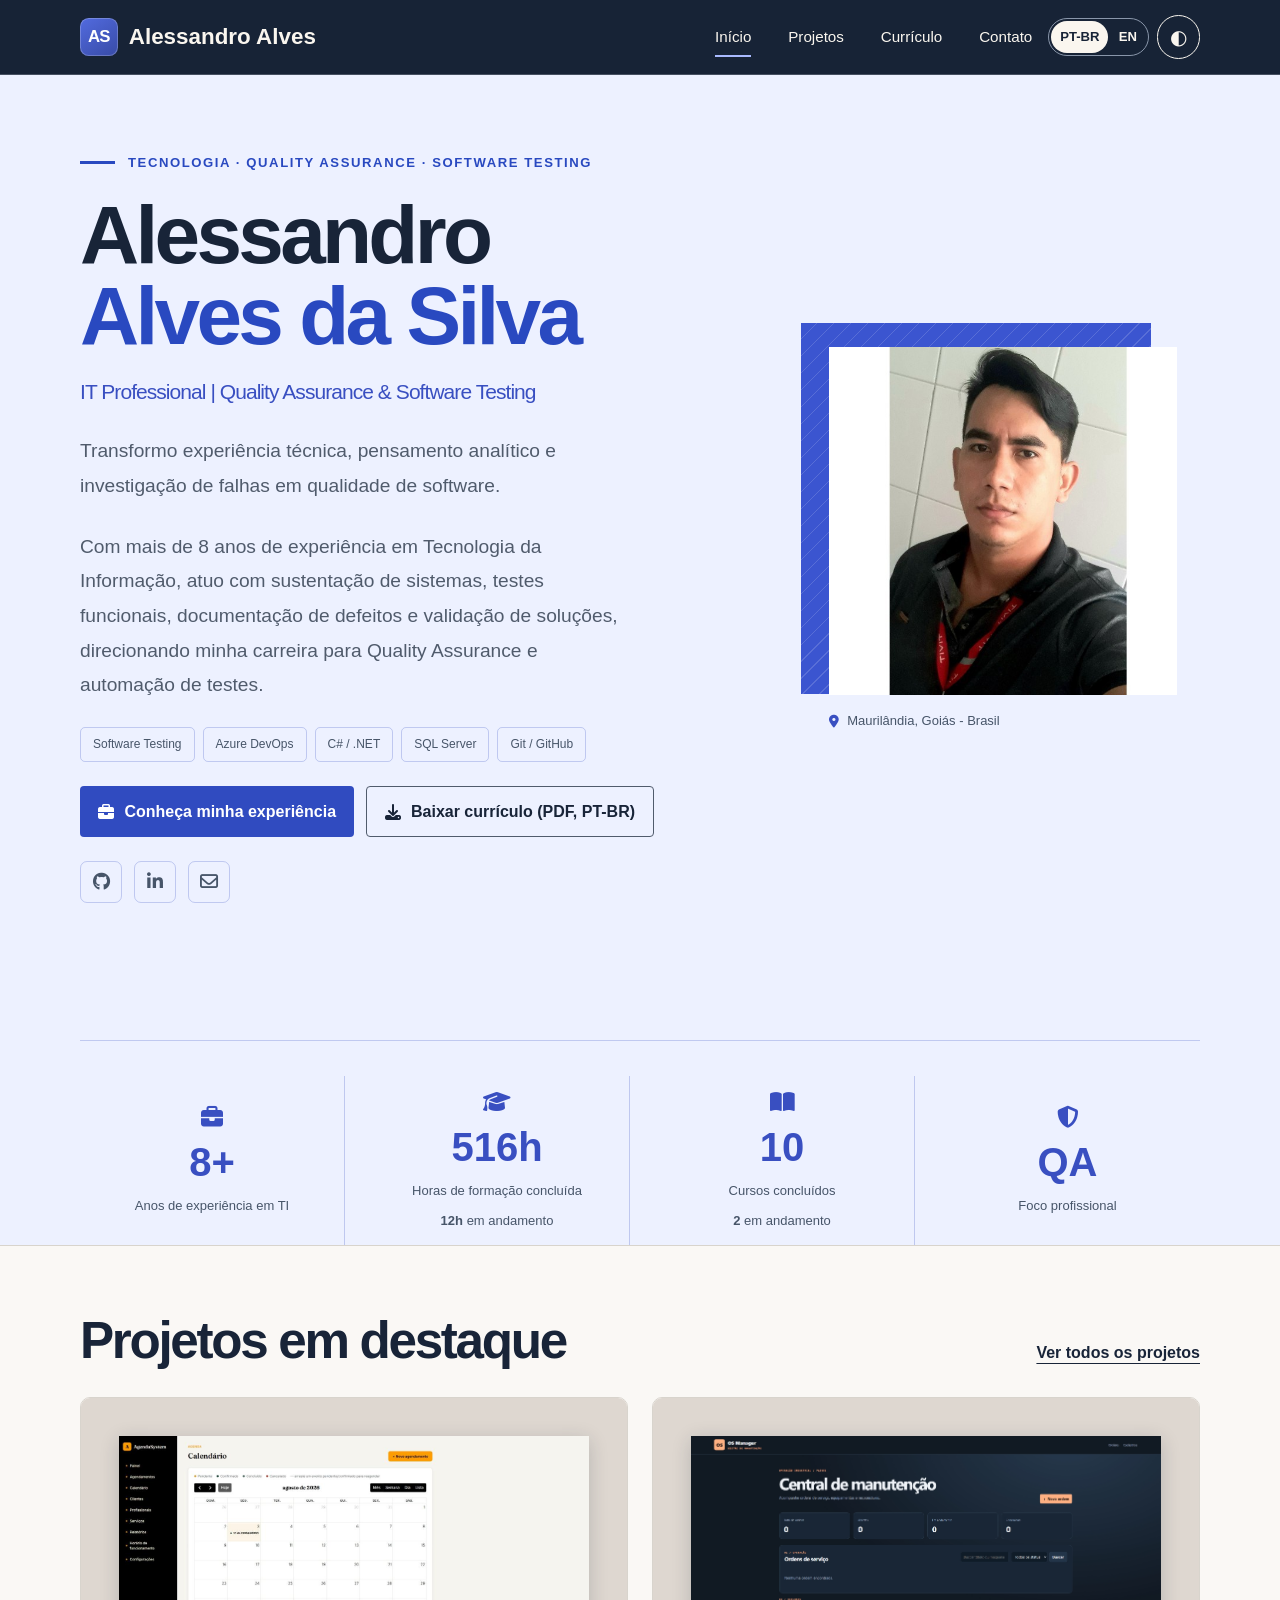
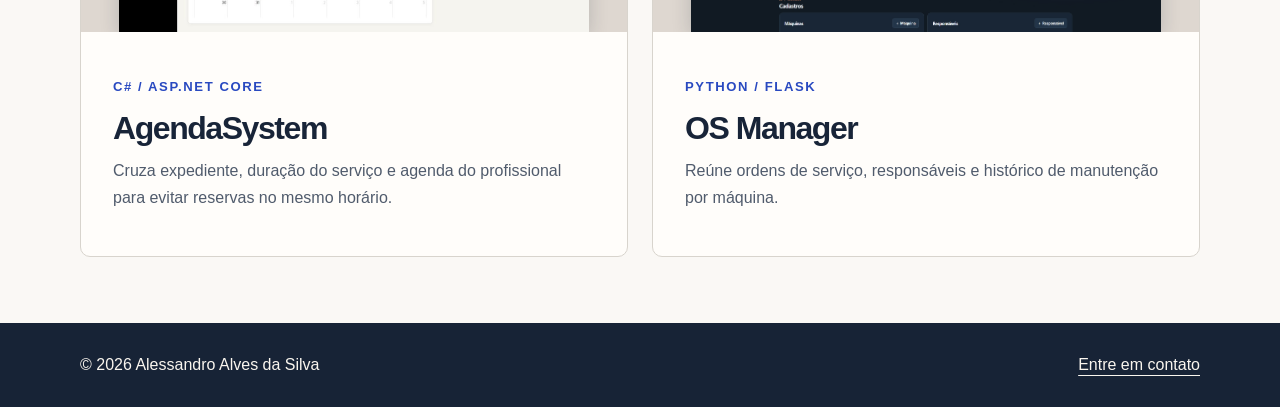
==== commit 0bd44e1c: "Atualiza portfólio, currículo, cursos e certificados" ====
--- a/index.html
+++ b/index.html
@@ -1,478 +1,289 @@
 <!DOCTYPE html>
 <html lang="pt-BR">
+
 <head>
-    <meta charset="UTF-8">
-    <meta name="viewport" content="width=device-width, initial-scale=1.0">
-    <link rel="canonical" href="https://alessandroasilva1912.github.io/portfolio/index.html">
-    <meta name="description" content="Portfólio de Alessandro Alves da Silva: desenvolvimento web com Python, Flask e C#/.NET, com experiência em suporte e sustentação de sistemas.">
-    <meta property="og:type" content="website">
-    <meta property="og:title" content="Alessandro Alves da Silva — Desenvolvedor Web Júnior">
-    <meta property="og:description" content="Portfólio de Alessandro Alves da Silva: desenvolvimento web com Python, Flask e C#/.NET, com experiência em suporte e sustentação de sistemas.">
-    <meta property="og:image" content="https://alessandroasilva1912.github.io/portfolio/img/1638328445280.jpg">
-    <meta property="og:url" content="https://alessandroasilva1912.github.io/portfolio/index.html">
-    <meta name="twitter:card" content="summary_large_image">
-    <meta name="twitter:title" content="Alessandro Alves da Silva — Desenvolvedor Web Júnior">
-    <meta name="twitter:description" content="Portfólio de Alessandro Alves da Silva: desenvolvimento web com Python, Flask e C#/.NET, com experiência em suporte e sustentação de sistemas.">
-    <meta name="twitter:image" content="https://alessandroasilva1912.github.io/portfolio/img/1638328445280.jpg">
-    <link rel="icon" href="img/favicon.svg" type="image/svg+xml">
-    <link rel="stylesheet" href="https://cdnjs.cloudflare.com/ajax/libs/font-awesome/6.5.1/css/all.min.css">
-    <link rel="preconnect" href="https://fonts.googleapis.com">
-    <link rel="preconnect" href="https://fonts.gstatic.com" crossorigin>
-    <link href="https://fonts.googleapis.com/css2?family=JetBrains+Mono:wght@400;500;700;800&family=Inter:wght@400;500;600&display=swap" rel="stylesheet">
-    <title>Alessandro Alves da Silva - Desenvolvedor de Software</title>
-    <style>
-        * {
-            margin: 0;
-            padding: 0;
-            box-sizing: border-box;
-        }
-
-        body {
-            font-family: 'Monaco', 'Courier New', monospace;
-            background: linear-gradient(135deg, #0f172a 0%, #000000 100%);
-            color: #f1f5f9;
-            min-height: 100vh;
-            transition: all 0.3s ease;
-        }
-
-        body.light-mode {
-            background: linear-gradient(135deg, #f8fafc 0%, #e2e8f0 100%);
-            color: #0f172a;
-        }
-
-        body.light-mode header {
-            background: rgba(255, 255, 255, 0.8);
-            border-bottom: 1px solid rgba(0, 0, 0, 0.1);
-        }
-
-        body.light-mode .logo,
-        body.light-mode nav a,
-        body.light-mode .icon-btn {
-            color: #1e293b;
-        }
-
-        body.light-mode nav a:hover,
-        body.light-mode nav a.active {
-            color: #3b82f6;
-        }
-
-        body.light-mode .hero-content h1,
-        body.light-mode .hero-content p {
-            color: #0f172a;
-        }
-
-        body.light-mode footer {
-            border-top: 1px solid rgba(0, 0, 0, 0.1);
-            color: #64748b;
-        }
-
-        header {
-            display: flex;
-            justify-content: space-between;
-            align-items: center;
-            padding: 1.5rem 5%;
-            background: rgba(15, 23, 42, 0.9);
-            backdrop-filter: blur(10px);
-            border-bottom: 1px solid rgba(59, 130, 246, 0.2);
-            position: sticky;
-            top: 0;
-            z-index: 100;
-        }
-
-        .logo {
-            font-size: 1.5rem;
-            color: #3b82f6;
-            font-weight: bold;
-        }
-
-        .menu-toggle {
-            display: none;
-            background: rgba(255, 255, 255, 0.1);
-            border: none;
-            border-radius: 6px;
-            padding: 0.5rem;
-            cursor: pointer;
-            color: #e2e8f0;
-            transition: all 0.3s;
-            font-size: 1.2rem;
-        }
-
-        .menu-toggle:hover {
-            background: rgba(59, 130, 246, 0.3);
-        }
-
-
-        nav {
-            display: flex;
-            gap: 2rem;
-            align-items: center;
-        }
-
-        nav a {
-            color: #94a3b8;
-            text-decoration: none;
-            font-size: 0.9rem;
-            text-transform: uppercase;
-            letter-spacing: 1px;
-            transition: color 0.3s;
-            position: relative;
-        }
-
-        nav a:hover, nav a.active {
-            color: #3b82f6;
-        }
-
-        nav a.active::after {
-            content: '';
-            position: absolute;
-            bottom: -5px;
-            left: 0;
-            right: 0;
-            height: 2px;
-            background: #3b82f6;
-        }
-
-        .controls {
-            display: flex;
-            gap: 0.5rem;
-            align-items: center;
-        }
-
-        .icon-btn {
-            background: rgba(255, 255, 255, 0.1);
-            border: none;
-            border-radius: 6px;
-            padding: 0.5rem;
-            cursor: pointer;
-            color: #e2e8f0;
-            transition: all 0.3s;
-        }
-
-        .icon-btn:hover {
-            background: #3b82f6;
-            color: white;
-        }
-
-        .lang-btn {
-            background: #3b82f6;
-            padding: 0.4rem 0.8rem;
-            font-weight: bold;
-            font-size: 0.8rem;
-            color: white;
-        }
-
-        .hero {
-            display: grid;
-            grid-template-columns: 1fr 1fr;
-            gap: 4rem;
-            padding: 6rem 5%;
-            max-width: 1400px;
-            margin: 0 auto;
-            align-items: center;
-        }
-
-        .hero-content h3 {
-            color: #3b82f6;
-            font-size: 0.9rem;
-            text-transform: uppercase;
-            letter-spacing: 2px;
-            margin-bottom: 1rem;
-        }
-
-        .hero-content h1 {
-            font-size: 3rem;
-            margin-bottom: 0.5rem;
-            color: #f1f5f9;
-        }
-
-        .hero-content .name {
-            font-size: 3.5rem;
-            background: linear-gradient(135deg, #3b82f6 0%, #ffffff 100%);
-            -webkit-background-clip: text;
-            -webkit-text-fill-color: transparent;
-            background-clip: text;
-            margin-bottom: 1.5rem;
-            font-weight: 800;
-        }
-
-        .hero-content p {
-            color: #94a3b8;
-            line-height: 1.8;
-            margin-bottom: 1rem;
-            font-size: 1.1rem;
-        }
-
-        .highlight {
-            color: #3b82f6;
-            font-style: normal;
-            font-weight: bold;
-            border-bottom: 1px solid rgba(59, 130, 246, 0.3);
-        }
-
-        .cta-buttons {
-            display: flex;
-            gap: 1rem;
-            margin-top: 2.5rem;
-        }
-
-        .btn {
-            padding: 0.8rem 1.8rem;
-            border: 2px solid #3b82f6;
-            background: transparent;
-            color: #3b82f6;
-            text-decoration: none;
-            border-radius: 8px;
-            cursor: pointer;
-            transition: all 0.3s;
-            display: inline-flex;
-            align-items: center;
-            gap: 0.5rem;
-            font-size: 0.9rem;
-            font-weight: bold;
-            text-transform: uppercase;
-            letter-spacing: 1px;
-        }
-
-        .btn:hover {
-            background: #3b82f6;
-            color: white;
-            transform: translateY(-3px);
-            box-shadow: 0 10px 20px rgba(59, 130, 246, 0.2);
-        }
-
-        .social-btn {
-            width: 50px;
-            height: 50px;
-            border-radius: 50%;
-            display: flex;
-            align-items: center;
-            justify-content: center;
-            padding: 0;
-        }
-
-        .hero-image {
-            display: flex;
-            justify-content: center;
-            align-items: center;
-        }
-
-        .profile-container {
-            position: relative;
-            width: 400px;
-            height: 400px;
-        }
-
-        .profile-ring {
-            position: absolute;
-            inset: 0;
-            border-radius: 50%;
-            background: linear-gradient(135deg, #0f172a 0%, #3b82f6 100%);
-            padding: 6px;
-            box-shadow: 0 0 50px rgba(59, 130, 246, 0.15);
-        }
-
-        .profile-img {
-            width: 100%;
-            height: 100%;
-            border-radius: 50%;
-            object-fit: cover;
-            border: 8px solid #000;
-        }
-
-        body.light-mode .profile-img {
-            border-color: #f8fafc;
-        }
-
-        footer {
-            text-align: center;
-            padding: 3rem;
-            color: #64748b;
-            font-size: 0.85rem;
-            border-top: 1px solid rgba(59, 130, 246, 0.1);
-        }
-
-        @media (max-width: 768px) {
-            .menu-toggle {
-                display: block;
-            }
-
-            nav {
-                position: absolute;
-                top: 100%;
-                left: 0;
-                width: 100%;
-                flex-direction: column;
-                background: rgba(15, 23, 42, 0.98);
-                backdrop-filter: blur(10px);
-                padding: 0;
-                gap: 0;
-                max-height: 0;
-                overflow: hidden;
-                transition: max-height 0.3s ease-in-out;
-                border-bottom: 1px solid rgba(59, 130, 246, 0.2);
-            }
-
-            body.light-mode nav {
-                background: rgba(255, 255, 255, 0.98);
-                border-bottom: 1px solid rgba(0, 0, 0, 0.1);
-            }
-
-            nav.active {
-                max-height: 400px;
-            }
-
-            nav a {
-                padding: 1rem 1.5rem;
-                width: 100%;
-                border-bottom: 1px solid rgba(59, 130, 246, 0.1);
-                transition: all 0.3s;
-            }
-
-            nav a:hover {
-                background: rgba(59, 130, 246, 0.1);
-                padding-left: 2rem;
-            }
-
-            nav a.active::after {
-                bottom: 0;
-                height: 100%;
-                width: 3px;
-                left: 0;
-                right: auto;
-            }
-
-        }
-
-        @media (max-width: 968px) {
-            .hero { grid-template-columns: 1fr; text-align: center; padding-top: 3rem; }
-            .hero-content h1 { font-size: 2.2rem; }
-            .hero-content .name { font-size: 2.8rem; }
-            .profile-container { width: 300px; height: 300px; }
-            .cta-buttons { justify-content: center; flex-wrap: wrap; }
-        }
-    </style>
-    <link rel="stylesheet" href="css/enhance.css">
-    <script type="application/ld+json">
-    {
-        "@context": "https://schema.org",
-        "@type": "Person",
-        "name": "Alessandro Alves da Silva",
-        "jobTitle": "Desenvolvedor Web Júnior",
-        "url": "https://alessandroasilva1912.github.io/portfolio/",
-        "image": "https://alessandroasilva1912.github.io/portfolio/img/1638328445280.jpg",
-        "sameAs": [
-            "https://www.linkedin.com/in/alessandro-alves-264b31196/",
-            "https://github.com/AlessandroASilva1912"
-        ]
-    }
+    <meta charset="utf-8" />
+    <meta content="width=device-width, initial-scale=1.0" name="viewport" />
+    <link href="https://alessandroasilva1912.github.io/portfolio/index.html" rel="canonical" />
+    <meta name="description" content="Portfólio profissional de Alessandro Alves da Silva.
+    Experiência em Tecnologia da Informação, Quality Assurance,
+    testes de software, Azure DevOps e desenvolvimento de sistemas." />
+    <meta content="website" property="og:type" />
+    <meta content="Alessandro Alves da Silva | Objetivo: QA Júnior" property="og:title" />
+    <meta
+        content="Portfólio de Alessandro Alves da Silva. Experiência em testes funcionais, documentação de bugs e retestes de correções. Objetivo profissional em QA Júnior."
+        property="og:description" />
+    <meta content="https://alessandroasilva1912.github.io/portfolio/img/FOTO_Perfil.jpg" property="og:image" />
+    <meta content="https://alessandroasilva1912.github.io/portfolio/index.html" property="og:url" />
+    <meta content="summary_large_image" name="twitter:card" />
+    <meta content="Alessandro Alves da Silva | Objetivo: QA Júnior" name="twitter:title" />
+    <meta
+        content="Portfólio de Alessandro Alves da Silva. Experiência em testes funcionais, documentação de bugs e retestes de correções. Objetivo profissional em QA Júnior."
+        name="twitter:description" />
+    <meta content="https://alessandroasilva1912.github.io/portfolio/img/FOTO_Perfil.jpg" name="twitter:image" />
+    <link href="img/favicon.svg" rel="icon" type="image/svg+xml" />
+    <link rel="stylesheet" href="https://cdnjs.cloudflare.com/ajax/libs/font-awesome/6.7.2/css/all.min.css">
+    <title>
+        Alessandro Alves | Tecnologia &amp; Quality Assurance
+    </title>
+    <link href="css/portfolio.css" rel="stylesheet" />
+    <script defer src="js/translations.js"></script>
+    <script defer src="js/i18n.js"></script>
+    <script defer="" src="js/portfolio.js">
     </script>
+    <script defer src="js/course-data.js"></script>
+    <script defer src="js/courses.js"></script>
 </head>
+
 <body>
+    <a class="skip" href="#principal">
+        Pular para o conteúdo
+    </a>
     <header>
-        <a href="index.html" class="logo prompt-tag" style="text-decoration:none;">
-            <span class="p-user">alessandro</span><span class="p-sep">@dev:~$</span>
-            <span class="p-cursor"></span>
-        </a>
-        <nav id="navMenu">
-            <a href="#" class="active">HOME</a>
-            <a href="curriculo_page.html">CURRÍCULO</a>
-            <a href="projetos_page.html">PROJETOS</a>
-            <a href="contato_page.html" >CONTATO</a>
-        </nav>
-        <div class="controls">
-            <button class="icon-btn" id="themeToggle"><i class="fa-solid fa-circle-half-stroke"></i></button>
+        <div class="wrap top">
+            <a class="brand" href="index.html">
+                <span aria-hidden="true" class="mark">AS</span>
+                Alessandro Alves
+            </a>
+            <nav aria-label="Principal">
+                <a aria-current="page" href="index.html">
+                    Início
+                </a>
+                <a href="projetos_page.html">
+                    Projetos
+                </a>
+                <a href="curriculo_page.html">
+                    Currículo
+                </a>
+                <a href="contato_page.html">
+                    Contato
+                </a>
+            </nav>
+            <div class="header-tools">
+                <div class="language-switch" role="group" aria-label="Idioma">
+                    <button type="button" lang="pt-BR" data-lang="pt-BR" aria-label="Português do Brasil"
+                        aria-pressed="true">PT-BR</button>
+                    <button type="button" lang="en" data-lang="en" aria-label="English" aria-pressed="false">EN</button>
+                </div>
+                <button aria-label="Tema escuro" aria-pressed="false" class="theme" title="Alternar tema">
+                    ◐
+                </button>
+            </div>
         </div>
-
-        <button class="icon-btn menu-toggle" id="menuToggle">
-            <i class="fa-solid fa-bars"></i>
-        </button>
     </header>
-
-    <section class="hero">
-        <div class="hero-content">
-            <span class="hero-eyebrow"><span class="status-dot"></span> alessandro@dev<span class="p-sep">:~$</span> whoami</span>
-            <h1 class="name">Alessandro Alves da Silva</h1>
-            <h3>Desenvolvedor Web Júnior | Python &amp; C#/.NET</h3>
-
-            <div class="term-window" style="margin: 1.5rem 0;">
-                <div class="term-titlebar">
-                    <span class="term-dot r"></span><span class="term-dot y"></span><span class="term-dot g"></span>
-                    <span class="term-name">sobre.sh</span>
-                </div>
-                <div class="term-body">
-                    <span class="tp">$</span><span class="tl">cat</span> sobre.sh<br>
-                    Desenvolvo aplicações web com <span class="highlight">Python / Flask</span> e <span class="highlight">C# / .NET</span>, integrando interfaces e bancos de dados. Minha experiência em <span class="highlight">suporte e sustentação de sistemas</span> me ajuda a compreender problemas reais, investigar falhas e pensar na experiência de quem usa o software.
-                </div>
-            </div>
-
-            <div class="chip-row" style="margin-bottom: 1.8rem;"><span class="chip">Python / Flask</span><span class="chip">C# / .NET</span><span class="chip">SQL / SQLite</span><span class="chip">HTML · CSS · JavaScript</span></div>
-
-            <div class="cta-buttons">
-                <a href="projetos_page.html" class="btn">VER PROJETOS →</a>
-                <a href="doc/AlessandroCV.pdf" class="btn">BAIXAR CURRÍCULO ⬇</a>
-                <a href="https://www.linkedin.com/in/alessandro-alves-264b31196/" class="btn social-btn" aria-label="LinkedIn de Alessandro" target="_blank" rel="noopener noreferrer">
-                    <i class="fa-brands fa-linkedin-in"></i>
-                </a>
-                <a href="https://github.com/AlessandroASilva1912" class="btn social-btn" target="_blank" rel="noopener noreferrer">
-                    <i class="fa-brands fa-github"></i>
-                </a>
-            </div>
+    <main id="principal">
+        <section class="hero">
+            <div class="wrap hero-grid">
+
+                <!-- Apresentação profissional -->
+                <div class="hero-content">
+
+                    <p class="kicker">
+                        Tecnologia · Quality Assurance · Software Testing
+                    </p>
+
+                    <h1>
+                        Alessandro
+                        <br />
+                        <em>Alves da Silva</em>
+                    </h1>
+
+                    <h2 class="hero-professional-title">
+                        IT Professional | Quality Assurance &amp; Software Testing
+                    </h2>
+
+                    <p class="intro">
+                        Transformo experiência técnica, pensamento analítico
+                        e investigação de falhas em qualidade de software.
+                    </p>
+
+                    <p class="intro">
+                        Com mais de 8 anos de experiência em Tecnologia da
+                        Informação, atuo com sustentação de sistemas, testes
+                        funcionais, documentação de defeitos e validação de
+                        soluções, direcionando minha carreira para Quality
+                        Assurance e automação de testes.
+                    </p>
+
+                    <!-- Principais tecnologias -->
+                    <div class="hero-skills">
+
+                        <span>Software Testing</span>
+                        <span>Azure DevOps</span>
+                        <span>C# / .NET</span>
+                        <span>SQL Server</span>
+                        <span>Git / GitHub</span>
+
+                    </div>
+
+                    <!-- Botões principais -->
+                    <div class="actions">
+
+                        <a class="button" href="curriculo_page.html#experience">
+                            <i class="fas fa-briefcase"></i>
+                            Conheça minha experiência
+                        </a>
+
+                        <a class="button secondary" download href="doc/AlessandroCV.pdf" hreflang="pt-BR" data-resume>
+                            <i class="fas fa-download"></i>
+                            Baixar currículo (PDF, PT-BR)
+                        </a>
+
+                    </div>
+
+                    <!-- Redes profissionais -->
+                    <div class="hero-social">
+
+                        <a href="https://github.com/AlessandroASilva1912" target="_blank" rel="noopener noreferrer"
+                            aria-label="GitHub" title="GitHub">
+
+                            <i class="fab fa-github"></i>
+
+                        </a>
+
+                        <a href="https://www.linkedin.com/in/alessandro-alves-264b31196/" target="_blank"
+                            rel="noopener noreferrer" aria-label="LinkedIn" title="LinkedIn">
+
+                            <i class="fab fa-linkedin-in"></i>
+
+                        </a>
+
+                        <a href="mailto:alessandro.alves21017@outlook.com" aria-label="Enviar e-mail"
+                            title="Enviar e-mail">
+
+                            <i class="far fa-envelope"></i>
+
+                        </a>
+
+                    </div>
+
+                </div>
+
+                <!-- Fotografia profissional -->
+                <figure class="portrait">
+
+                    <div class="frame">
+
+                        <img alt="Retrato de Alessandro Alves da Silva" src="img/FOTO_Perfil.jpg"
+                            fetchpriority="high" />
+
+                    </div>
+
+                    <figcaption>
+                        <i class="fas fa-map-marker-alt"></i>
+                        Maurilândia, Goiás - Brasil
+                    </figcaption>
+
+                </figure>
+
+            </div>
+
+            <!-- Indicadores profissionais -->
+            <div class="wrap hero-stats">
+
+                <div class="hero-stat">
+
+                    <i class="fas fa-briefcase"></i>
+
+                    <strong>8+</strong>
+
+                    <span>Anos de experiência em TI</span>
+
+                </div>
+
+                <div class="hero-stat">
+
+                    <i class="fas fa-graduation-cap"></i>
+
+                    <strong data-course-stat="completedHours">—</strong>
+
+                    <span>Horas de formação concluída</span>
+                    <span class="course-secondary"><b data-course-stat="ongoingHours">—</b> <span>em
+                            andamento</span></span>
+
+                </div>
+
+                <div class="hero-stat">
+
+                    <i class="fas fa-book-open"></i>
+
+                    <strong data-course-stat="completed">—</strong>
+
+                    <span>Cursos concluídos</span>
+                    <span class="course-secondary"><b data-course-stat="ongoing">—</b> <span>em andamento</span></span>
+
+                </div>
+
+                <div class="hero-stat">
+
+                    <i class="fas fa-shield-alt"></i>
+
+                    <strong>QA</strong>
+
+                    <span>Foco profissional</span>
+
+                </div>
+
+            </div>
+
+        </section>
+        <section class="wrap section">
+            <div class="heading">
+                <h2>
+                    Projetos em destaque
+                </h2>
+                <a href="projetos_page.html">
+                    Ver todos os projetos
+                </a>
+            </div>
+            <div class="previews">
+                <a class="preview" href="projetos_page.html#agendasystem">
+                    <div class="mat">
+                        <img alt="AgendaSystem - Calendário de agendamentos" loading="lazy"
+                            src="img/Projetos/Agenda/Calendário de agendamentos.jpg" />
+                    </div>
+                    <div class="preview-copy">
+                        <p class="kicker">
+                            C# / ASP.NET Core
+                        </p>
+                        <h3>
+                            AgendaSystem
+                        </h3>
+                        <p>
+                            Cruza expediente, duração do serviço e agenda do profissional para evitar reservas no mesmo
+                            horário.
+                        </p>
+                    </div>
+                </a>
+                <a class="preview" href="projetos_page.html#os-manager">
+                    <div class="mat">
+                        <img alt="OS Manager - Dashboard" loading="lazy" src="img/Projetos/OS/Tela Inicial.jpeg" />
+                    </div>
+                    <div class="preview-copy">
+                        <p class="kicker">
+                            Python / Flask
+                        </p>
+                        <h3>
+                            OS Manager
+                        </h3>
+                        <p>
+                            Reúne ordens de serviço, responsáveis e histórico de manutenção por máquina.
+                        </p>
+                    </div>
+                </a>
+            </div>
+        </section>
+    </main>
+    <footer>
+        <div class="wrap foot">
+            <span>
+                © 2026 Alessandro Alves da Silva
+            </span>
+            <a href="contato_page.html">
+                Entre em contato
+            </a>
         </div>
-
-        <div class="hero-image">
-            <div class="profile-container">
-                <div class="profile-ring">
-                    <img src="img/FOTO_Perfil.jpg" alt="Alessandro Alves" class="profile-img">
-                </div>
-            </div>
-        </div>
-    </section>
-
-    <footer>
-        <p>© 2026 Alessandro Alves da Silva. Todos os direitos reservados.</p>
     </footer>
-
-    <script>
-
-        const menuToggle = document.getElementById('menuToggle');
-        const navMenu = document.getElementById('navMenu');
-
-        menuToggle.addEventListener('click', () => {
-            navMenu.classList.toggle('active');
-            const icon = menuToggle.querySelector('i');
-            if (navMenu.classList.contains('active')) {
-                icon.classList.remove('fa-bars');
-                icon.classList.add('fa-times');
-            } else {
-                icon.classList.remove('fa-times');
-                icon.classList.add('fa-bars');
-            }
-        });
-
-        const navLinks = navMenu.querySelectorAll('a');
-        navLinks.forEach(link => {
-            link.addEventListener('click', () => {
-                navMenu.classList.remove('active');
-                const icon = menuToggle.querySelector('i');
-                icon.classList.remove('fa-times');
-                icon.classList.add('fa-bars');
-            });
-        });
-
-        const themeToggle = document.getElementById('themeToggle');
-        const body = document.body;
-        const themeIcon = themeToggle.querySelector('i');
-
-        if (localStorage.getItem('theme') === 'light') {
-            body.classList.add('light-mode');
-        }
-
-        themeToggle.addEventListener('click', () => {
-            body.classList.toggle('light-mode');
-            const isLight = body.classList.contains('light-mode');
-            localStorage.setItem('theme', isLight ? 'light' : 'dark');
-        });
-    </script>
-    <script src="js/enhance.js"></script>
 </body>
-</html>
+
+</html>
--- a/css/portfolio.css
+++ b/css/portfolio.css
@@ -0,0 +1,1701 @@
+:root {
+  color-scheme: light;
+  --paper: #faf8f5;
+  --card: #fffdfa;
+  --ink: #182438;
+  --muted: #505b6c;
+  --line: #d8d4cd;
+  --accent: #2949c0;
+  --mat: #ded7d0;
+  --hero-surface: #edf1ff;
+  --hero-accent: #394fc1;
+  --hero-muted: #475569;
+  --hero-border: rgba(57, 79, 193, 0.25);
+  --tag-text: var(--muted);
+  --edu-accent: var(--accent);
+  --edu-muted: var(--muted);
+  --edu-text: var(--ink);
+  --edu-border: var(--line);
+  --edu-green: #176535;
+  --edu-yellow: #805700;
+  --skill-project: var(--accent);
+  --focus-ring: #a9622e;
+}
+
+:root.dark {
+  color-scheme: dark;
+  --paper: #141c29;
+  --card: #1c2738;
+  --ink: #fcf6ed;
+  --muted: #c3c9d3;
+  --line: #475263;
+  --accent: #afbbff;
+  --mat: #364151;
+  --hero-surface: #202b45;
+  --hero-accent: #aab5ff;
+  --hero-muted: #b8c5dc;
+  --hero-border: rgba(170, 181, 255, 0.25);
+  --tag-text: #c5d9ef;
+  --edu-accent: #93c5fd;
+  --edu-muted: #aab8c8;
+  --edu-text: #f5f5f5;
+  --edu-border: #414d5c;
+  --edu-green: #4ade80;
+  --edu-yellow: #eab308;
+  --skill-project: #60a5fa;
+  --focus-ring: #cf854c;
+}
+
+* {
+  box-sizing: border-box;
+}
+
+body {
+  margin: 0;
+  font:
+    1rem/1.65 "Segoe UI",
+    Arial,
+    sans-serif;
+  background: var(--paper);
+  color: var(--ink);
+}
+
+main {
+  min-height: 74vh;
+}
+
+a {
+  color: inherit;
+  text-underline-offset: 0.3em;
+}
+
+a:hover {
+  text-decoration: underline;
+}
+
+button {
+  cursor: pointer;
+  font: inherit;
+  color: inherit;
+}
+
+:focus-visible {
+  outline: 3px solid var(--focus-ring);
+  outline-offset: 4px;
+}
+
+img {
+  max-width: 100%;
+  display: block;
+}
+
+figure {
+  margin: 0;
+}
+
+h1,
+h2,
+h3,
+.brand {
+  font-family: Inter, "Segoe UI", sans-serif;
+  font-weight: 650;
+}
+
+h1,
+h2,
+h3 {
+  line-height: 1.08;
+  letter-spacing: -0.045em;
+  margin: 0;
+}
+
+h1 {
+  font-size: clamp(3.4rem, 7vw, 6.4rem);
+}
+
+h2 {
+  font-size: clamp(2.15rem, 4vw, 3.4rem);
+}
+
+h3 {
+  font-size: 2rem;
+}
+
+p {
+  margin: 0.8rem 0;
+}
+
+.wrap {
+  width: min(1120px, 88%);
+  margin-inline: auto;
+}
+
+.skip {
+  position: absolute;
+  left: 0.5rem;
+  top: -8rem;
+}
+
+.skip:focus {
+  top: 0.5rem;
+  z-index: 5;
+  color: black;
+  background: white;
+  padding: 0.5rem;
+}
+
+header,
+footer {
+  --focus-ring: #cf854c;
+  color: #faf6ef;
+  background: #172336;
+}
+
+header {
+  border-bottom: 1px solid #465061;
+}
+
+.top,
+.foot,
+.heading {
+  display: flex;
+  align-items: center;
+  justify-content: space-between;
+  gap: 1rem;
+}
+
+.top {
+  min-height: 74px;
+}
+
+.brand {
+  display: inline-flex;
+  align-items: center;
+  gap: 0.7rem;
+  font-size: 1.4rem;
+  text-decoration: none;
+}
+
+.mark {
+  display: inline-flex;
+  align-items: center;
+  justify-content: center;
+  flex: none;
+  width: 2.35rem;
+  aspect-ratio: 1;
+  border-radius: 0.55rem;
+  background: linear-gradient(145deg, #526bdf, #384ba7);
+  box-shadow: inset 0 0 0 1px rgb(255 255 255 / 22%);
+  color: #fff;
+  font:
+    750 1.05rem/1 "Segoe UI",
+    sans-serif;
+  letter-spacing: -0.045em;
+}
+
+.top nav {
+  display: flex;
+  gap: clamp(0.7rem, 3vw, 2.3rem);
+  margin-left: auto;
+}
+
+.top nav a {
+  text-decoration: none;
+  padding: 0.5em 0;
+  font-size: 0.95rem;
+}
+
+.top nav a:hover,
+.top nav [aria-current] {
+  box-shadow: inset 0 -2px #a9baff;
+}
+
+.theme,
+.gallery-controls button {
+  background: transparent;
+  border: 1px solid currentColor;
+  border-radius: 50%;
+  height: 2.7rem;
+  width: 2.7rem;
+}
+
+.header-tools,
+.language-switch {
+  display: inline-flex;
+  align-items: center;
+}
+
+.header-tools {
+  gap: 0.5rem;
+  flex-shrink: 0;
+}
+
+.language-switch {
+  gap: 0.1rem;
+  padding: 0.13rem;
+  border: 1px solid #8996aa;
+  border-radius: 2rem;
+}
+
+.language-switch button {
+  border: 0;
+  border-radius: inherit;
+  min-height: 2rem;
+  padding: 0.2rem 0.55rem;
+  background: transparent;
+  color: inherit;
+  font-size: 0.82rem;
+  font-weight: 600;
+}
+
+.language-switch button[aria-pressed="true"] {
+  background: #faf6ef;
+  color: #172336;
+}
+
+.theme {
+  font-size: 1.25rem;
+}
+
+.hero-grid {
+  display: grid;
+  grid-template-columns: 1.25fr 0.85fr;
+  align-items: center;
+  gap: 7%;
+  padding-block: clamp(3rem, 6vw, 6rem);
+}
+
+.kicker,
+.date-range,
+.info-label {
+  font-size: 0.82rem;
+  font-weight: 700;
+  letter-spacing: 0.12em;
+  text-transform: uppercase;
+  color: var(--accent);
+}
+
+.hero {
+  background: var(--hero-surface);
+  color: var(--ink);
+  border-bottom: 1px solid var(--line);
+}
+
+.hero .kicker {
+  display: flex;
+  align-items: center;
+  gap: 0.8rem;
+  margin: 0 0 1.3rem;
+}
+
+.hero .kicker::before {
+  content: "";
+  width: 2.2rem;
+  height: 3px;
+  background: currentColor;
+}
+
+.hero h1 {
+  line-height: 0.99;
+  font-size: clamp(3.2rem, 6.4vw, 5.75rem);
+}
+
+.hero em {
+  font-style: normal;
+  color: var(--accent);
+}
+
+.intro {
+  font-size: clamp(1.05rem, 1.5vw, 1.22rem);
+  color: var(--muted);
+  max-width: 52ch;
+}
+
+.hero .intro {
+  margin: 1.65rem 0 14px;
+  line-height: 1.8;
+}
+
+.actions,
+.project-buttons,
+.tech-tags,
+.anchors {
+  display: flex;
+  gap: 0.7rem;
+  flex-wrap: wrap;
+}
+
+.button,
+.btn-github,
+.btn-deploy {
+  display: inline-block;
+  padding: 0.7rem 1.15rem;
+  font-weight: 600;
+  border-radius: 4px;
+  text-decoration: none;
+}
+
+.button,
+.btn-github {
+  background: var(--ink);
+  color: var(--paper);
+}
+
+.hero .button {
+  background: #304bc0;
+  color: white;
+}
+
+.button.secondary,
+.btn-deploy {
+  background: transparent;
+  color: inherit;
+  border: 1px solid var(--line);
+}
+
+.hero .secondary {
+  border-color: var(--muted);
+  color: var(--ink);
+}
+
+.portrait {
+  width: min(100%, 376px);
+  justify-self: center;
+  position: relative;
+  padding: 24px 0 0 28px;
+  isolation: isolate;
+}
+
+.portrait::before {
+  content: "";
+  position: absolute;
+  z-index: -1;
+  inset: 0 26px 38px 0;
+  background:
+    repeating-linear-gradient(135deg, transparent 0 11px, #ffffff26 11px 12px),
+    #3b55d0;
+}
+
+.frame {
+  width: 100%;
+  aspect-ratio: 1;
+  overflow: hidden;
+}
+
+.frame img {
+  width: 100%;
+  height: 100%;
+  object-fit: contain;
+}
+
+.section {
+  padding-block: clamp(2.8rem, 5.2vw, 5rem);
+}
+
+.heading {
+  align-items: baseline;
+  margin-bottom: 1.8rem;
+  flex-wrap: wrap;
+}
+
+.heading > a,
+.anchors a {
+  font-weight: 600;
+}
+
+.previews,
+.contacts {
+  display: grid;
+  grid-template-columns: repeat(2, minmax(0, 1fr));
+  gap: 1.5rem;
+}
+
+.preview,
+.contact {
+  border-radius: 10px;
+  overflow: hidden;
+  display: block;
+  background: var(--card);
+  border: 1px solid var(--line);
+  text-decoration: none;
+}
+
+.preview:hover,
+.contact:hover {
+  text-decoration: none;
+  border-color: var(--accent);
+}
+
+.preview:hover h3,
+.contact:hover strong {
+  text-decoration: underline;
+}
+
+.mat {
+  padding: 7% 7% 0;
+  background: var(--mat);
+  overflow: hidden;
+}
+
+.mat img {
+  width: 100%;
+  aspect-ratio: 2.4;
+  object-fit: cover;
+  object-position: top;
+  box-shadow: 0 4px 18px #17233630;
+}
+
+.preview-copy,
+.contact {
+  padding: clamp(1.1rem, 2.5vw, 2rem);
+}
+
+.preview-copy p:last-child {
+  color: var(--muted);
+}
+
+.foot {
+  padding-block: 1.8rem;
+  flex-wrap: wrap;
+}
+
+.anchors {
+  margin-top: 2rem;
+  gap: 1rem 2rem;
+}
+
+.case {
+  display: grid;
+  grid-template-columns: 1fr 1fr;
+  gap: 6%;
+  align-items: center;
+  padding: 3rem 0;
+  margin-top: 2rem;
+  border-top: 1px solid var(--line);
+}
+
+.tech-tags {
+  margin-block: 1.25rem;
+}
+
+.tech-tag {
+  font-size: 0.94rem;
+  padding: 0.2rem 0.65rem;
+  border: 1px solid var(--line);
+  border-radius: 0.25rem;
+}
+
+.gallery {
+  padding: 1rem;
+  background: var(--card);
+  border: 1px solid var(--line);
+}
+
+.gallery img {
+  aspect-ratio: 16/10;
+  object-fit: contain;
+  background: var(--mat);
+  width: 100%;
+}
+
+.gallery figcaption {
+  font-size: 0.94rem;
+  padding-top: 0.7rem;
+}
+
+.gallery-controls {
+  display: none;
+}
+
+.gallery.ready .gallery-controls {
+  display: flex;
+  align-items: center;
+  justify-content: flex-end;
+  gap: 0.8rem;
+  margin-top: 1rem;
+}
+
+.gallery-controls button {
+  font-size: 1.4rem;
+}
+
+.cv {
+  display: grid;
+  grid-template-columns: clamp(12.5rem, 23%, 16rem) minmax(0, 1fr);
+  gap: clamp(1.5rem, 4vw, 3.5rem);
+  align-items: start;
+}
+
+.cv > nav {
+  position: sticky;
+  top: 1rem;
+  display: grid;
+  gap: 0.25rem;
+  padding: 0.45rem;
+  border: 1px solid var(--line);
+  border-radius: 0.65rem;
+  background: var(--card);
+}
+
+.cv > nav a {
+  display: flex;
+  align-items: center;
+  gap: 0.7rem;
+  min-height: 2.8rem;
+  padding: 0.55rem 0.75rem;
+  border-inline-start: 3px solid transparent;
+  border-radius: 0.3rem;
+  font-size: 0.94rem;
+  font-weight: 600;
+  line-height: 1.35;
+  text-decoration: none;
+  color: var(--muted);
+}
+
+.cv > nav a:hover {
+  color: var(--ink);
+  background: var(--paper);
+}
+
+.cv > nav a[aria-selected="true"] {
+  border-inline-start-color: var(--accent);
+  background: var(--hero-surface);
+  color: var(--accent);
+}
+
+.cv > nav :is(i, svg) {
+  flex: 0 0 1.2rem;
+  width: 1.2rem;
+  text-align: center;
+}
+
+.cv > nav a:focus-visible {
+  outline-color: var(--accent);
+  outline-offset: -3px;
+}
+
+.timeline {
+  position: relative;
+  display: grid;
+  gap: 1rem;
+  padding-inline-start: 1.9rem;
+}
+
+.timeline::before {
+  content: "";
+  position: absolute;
+  inset-inline-start: 0.48rem;
+  inset-block: 1.8rem 0;
+  width: 2px;
+  background: var(--line);
+}
+
+.experience-card {
+  position: relative;
+  padding: clamp(1rem, 2.4vw, 1.6rem);
+  background: var(--card);
+  border: 1px solid var(--line);
+  border-radius: 0.6rem;
+}
+
+.experience-card::before {
+  content: "";
+  position: absolute;
+  inset-inline-start: -1.9rem;
+  top: 1.45rem;
+  width: 0.74rem;
+  height: 0.74rem;
+  box-sizing: border-box;
+  margin-inline-start: 0.16rem;
+  border: 2px solid var(--muted);
+  border-radius: 50%;
+  background: var(--paper);
+}
+
+.experience-card.is-current {
+  border-color: var(--accent);
+}
+
+.experience-card.is-current::before {
+  border-color: var(--accent);
+  background: var(--accent);
+  box-shadow: 0 0 0 0.2rem var(--hero-surface);
+}
+
+.experience-heading {
+  display: flex;
+  justify-content: space-between;
+  align-items: baseline;
+  gap: 0.5rem 1.2rem;
+}
+
+.experience-heading .job-title {
+  margin: 0 0 0.45rem;
+}
+
+.experience-heading .date-range {
+  flex: 0 1 auto;
+  max-width: 48%;
+  text-align: end;
+  letter-spacing: 0.04em;
+}
+
+.experience-card .responsibilities:last-child {
+  margin-bottom: 0;
+}
+
+.content-section {
+  margin-bottom: 3rem;
+}
+
+.content-section h2 {
+  margin-bottom: 1.6rem;
+}
+
+.content-section h3 {
+  font-size: 1.6rem;
+  margin-block: 0.6rem;
+}
+
+.skill-category,
+.info-item {
+  padding-block: 1rem;
+  border-top: 1px solid var(--line);
+}
+
+.tech-stack,
+.institution,
+.company-info,
+.info-label {
+  color: var(--muted);
+}
+
+.responsibilities {
+  padding-left: 1.3rem;
+}
+
+.responsibilities li + li {
+  margin-top: 0.6rem;
+}
+
+.personal-info {
+  display: grid;
+  grid-template-columns: repeat(auto-fit, minmax(min(100%, 240px), 1fr));
+  gap: 1rem;
+}
+
+.info-item span,
+.contact span,
+.contact strong {
+  display: block;
+  overflow-wrap: anywhere;
+}
+
+.contacts {
+  margin-block: 2.5rem;
+}
+
+.contact strong {
+  margin: 0.65rem 0;
+  font-size: 1.15rem;
+}
+
+.contact span:last-child {
+  text-decoration: underline;
+  text-underline-offset: 0.25em;
+}
+
+@media (max-width: 760px) {
+  .wrap {
+    width: 91%;
+  }
+
+  .top {
+    flex-wrap: wrap;
+    padding-top: 0.7rem;
+    gap: 0.2rem 0.7rem;
+  }
+
+  .top nav {
+    order: 3;
+    width: 100%;
+    justify-content: space-between;
+    margin: 0.3rem 0;
+  }
+
+  .header-tools {
+    margin-left: auto;
+  }
+
+  .hero-grid {
+    grid-template-columns: 1fr;
+    gap: 2rem;
+  }
+
+  .portrait {
+    width: min(72%, 270px);
+  }
+
+  .previews,
+  .case,
+  .contacts,
+  .cv {
+    grid-template-columns: minmax(0, 1fr);
+  }
+
+  .case,
+  .cv {
+    gap: 1.5rem;
+  }
+
+  .cv > nav {
+    position: static;
+    display: flex;
+    overflow-x: auto;
+    scrollbar-width: thin;
+    max-width: 100%;
+  }
+
+  .cv > nav a {
+    flex: none;
+  }
+
+  .experience-heading {
+    flex-direction: column;
+    align-items: flex-start;
+  }
+
+  .experience-heading .date-range {
+    max-width: 100%;
+    text-align: start;
+  }
+
+  .case {
+    padding: 2rem 0;
+  }
+}
+
+@media (max-width: 380px) {
+  .top .brand {
+    gap: 0.35rem;
+    font-size: 1.05rem;
+  }
+
+  .header-tools {
+    gap: 0.25rem;
+  }
+
+  .language-switch button {
+    padding-inline: 0.4rem;
+  }
+}
+
+@keyframes rise-in {
+  from {
+    opacity: 0;
+    translate: 0 16px;
+  }
+
+  to {
+    opacity: 1;
+    translate: 0 0;
+  }
+}
+
+@keyframes portrait-in {
+  from {
+    opacity: 0;
+    translate: 18px 0;
+  }
+
+  to {
+    opacity: 1;
+    translate: 0 0;
+  }
+}
+
+@media (prefers-reduced-motion: no-preference) {
+  .cv > nav a {
+    transition:
+      color 0.18s ease,
+      background-color 0.18s ease,
+      border-color 0.18s ease;
+  }
+
+  .hero .kicker,
+  .hero h1,
+  .hero .intro,
+  .hero .actions,
+  main > .section > h1 {
+    animation: rise-in 0.55s ease-out backwards;
+  }
+
+  .hero h1 {
+    animation-delay: 0.06s;
+  }
+
+  .hero .intro {
+    animation-delay: 0.12s;
+  }
+
+  .hero .actions {
+    animation-delay: 0.18s;
+  }
+
+  .portrait {
+    animation: portrait-in 0.7s ease-out backwards;
+  }
+
+  .entered,
+  .gallery.ready figure:not([hidden]) {
+    animation: rise-in 0.45s ease-out;
+  }
+
+  .preview,
+  .button,
+  .contact,
+  .mat img {
+    transition:
+      transform 0.22s ease,
+      box-shadow 0.22s ease;
+  }
+
+  @media (hover: hover) {
+    .preview:hover,
+    .contact:hover,
+    .button:hover {
+      transform: translateY(-3px);
+      box-shadow: 0 8px 24px #17233619;
+    }
+
+    .preview:hover .mat img {
+      transform: scale(1.025);
+    }
+  }
+}
+
+.info-value a {
+  color: inherit;
+  text-decoration: none;
+  transition: color 0.3s ease;
+}
+
+.info-value a:hover {
+  color: var(--edu-accent);
+  text-decoration: underline;
+}
+
+/* ==============================
+   PRINCIPAIS COMPETÊNCIAS
+============================== */
+
+.about-skills {
+  margin-top: 30px;
+  padding-top: 25px;
+  border-top: 1px solid var(--line);
+}
+
+.about-skills h3 {
+  font-size: 18px;
+  font-weight: 600;
+  color: var(--edu-text);
+  margin-bottom: 20px;
+}
+
+.skills-tags {
+  display: flex;
+  flex-wrap: wrap;
+  gap: 10px;
+}
+
+.skill-tag {
+  display: inline-flex;
+  align-items: center;
+  padding: 9px 12px;
+  border: 1px solid #354d65;
+  border-radius: 8px;
+  color: var(--tag-text);
+  background: transparent;
+  font-size: 13px;
+  transition: all 0.25s ease;
+}
+
+.skill-tag:hover {
+  background: rgba(96, 165, 250, 0.08);
+  border-color: var(--edu-accent);
+  color: var(--ink);
+  transform: translateY(-2px);
+}
+
+@media (max-width: 576px) {
+  .skill-tag {
+    font-size: 12px;
+    padding: 8px 10px;
+  }
+}
+
+/* ========================================
+   HABILIDADES - NÍVEIS DE CONHECIMENTO
+======================================== */
+
+#skills .skills-intro {
+  color: var(--edu-muted);
+  font-size: 15px;
+  line-height: 1.8;
+  margin-bottom: 25px;
+}
+
+/* Legenda */
+
+#skills .skills-legend {
+  display: flex;
+  flex-wrap: wrap;
+  align-items: center;
+  gap: 20px;
+  padding: 16px;
+  margin-bottom: 30px;
+  border: 1px solid #354152;
+  border-radius: 8px;
+  background: rgba(255, 255, 255, 0.02);
+}
+
+#skills .legend-item {
+  display: flex;
+  align-items: center;
+  gap: 8px;
+  color: var(--muted);
+  font-size: 12px;
+}
+
+#skills .skill-dot {
+  display: inline-block;
+  width: 8px;
+  height: 8px;
+  flex-shrink: 0;
+  border-radius: 50%;
+}
+
+/* Descrição das categorias */
+
+#skills .skill-description {
+  color: var(--muted);
+  font-size: 14px;
+  line-height: 1.8;
+  margin: 12px 0 18px;
+}
+
+/* Organização das habilidades */
+
+#skills .skills-grid {
+  display: flex;
+  flex-wrap: wrap;
+  gap: 10px;
+}
+
+#skills .skill-item {
+  font-size: 0.94rem;
+  display: inline-flex;
+  align-items: center;
+  gap: 8px;
+  padding: 9px 12px;
+  border: 1px solid #414f63;
+  border-radius: 6px;
+  background: transparent;
+  transition:
+    transform 0.25s ease,
+    border-color 0.25s ease,
+    background-color 0.25s ease;
+}
+
+#skills .skill-name {
+  font-size: 13px;
+  line-height: 1.5;
+}
+
+/* Indicadores de conhecimento */
+
+#skills .skill-item.professional::before,
+#skills .skill-item.project::before,
+#skills .skill-item.learning::before {
+  content: "";
+  display: inline-block;
+  width: 7px;
+  height: 7px;
+  flex-shrink: 0;
+  border-radius: 50%;
+}
+
+/* Experiência profissional */
+
+#skills .skill-dot.professional,
+#skills .skill-item.professional::before {
+  background: var(--edu-green);
+}
+
+#skills .skill-item.professional:hover {
+  border-color: var(--edu-green);
+  background: rgba(74, 222, 128, 0.06);
+}
+
+/* Experiência em projetos */
+
+#skills .skill-dot.project,
+#skills .skill-item.project::before {
+  background: var(--skill-project);
+}
+
+#skills .skill-item.project:hover {
+  border-color: var(--skill-project);
+  background: rgba(96, 165, 250, 0.06);
+}
+
+/* Em desenvolvimento */
+
+#skills .skill-dot.learning,
+#skills .skill-item.learning::before {
+  background: var(--edu-yellow);
+}
+
+#skills .skill-item.learning:hover {
+  border-color: var(--edu-yellow);
+  background: rgba(234, 179, 8, 0.06);
+}
+
+#skills .skill-item:hover {
+  transform: translateY(-2px);
+}
+
+/* Destaque para a categoria de aprendizado */
+
+#skills .learning-category {
+  background: rgba(234, 179, 8, 0.025);
+  border-left: 3px solid #796534;
+  border-radius: 6px;
+  padding: 20px;
+  margin-top: 25px;
+}
+
+/* Responsividade */
+
+@media (max-width: 768px) {
+  #skills .skills-legend {
+    gap: 12px;
+  }
+
+  #skills .legend-item {
+    font-size: 11px;
+  }
+
+  #skills .skill-item {
+    padding: 8px 10px;
+  }
+
+  #skills .skill-name {
+    font-size: 12px;
+  }
+}
+
+@media (max-width: 480px) {
+  #skills .skills-legend {
+    flex-direction: column;
+    align-items: flex-start;
+  }
+}
+
+/* ==========================================
+   FORMAÇÃO ACADÊMICA E CERTIFICAÇÕES
+========================================== */
+
+/* Introdução */
+
+#education .education-intro,
+#certifications .education-intro {
+  color: var(--edu-muted);
+  font-size: 15px;
+  line-height: 1.8;
+  margin-bottom: 30px;
+}
+
+/* ==========================================
+   FORMAÇÃO ACADÊMICA
+========================================== */
+
+#education .education-card {
+  padding: 25px 0;
+  border-top: 1px solid var(--edu-border);
+}
+
+#education .education-header {
+  display: flex;
+  justify-content: space-between;
+  align-items: center;
+  flex-wrap: wrap;
+  gap: 12px;
+  margin-bottom: 20px;
+}
+
+#education .date-range {
+  color: var(--edu-accent);
+  font-size: 13px;
+  font-weight: 700;
+  letter-spacing: 1px;
+}
+
+/* Status */
+
+#education .education-status {
+  display: inline-flex;
+  align-items: center;
+  gap: 7px;
+  padding: 6px 12px;
+  font-size: 11px;
+  font-weight: 600;
+  border: 1px solid transparent;
+  border-radius: 20px;
+}
+
+#education .education-status.completed {
+  color: var(--edu-green);
+  background: rgba(74, 222, 128, 0.08);
+  border-color: rgba(74, 222, 128, 0.25);
+}
+
+#education .education-status.in-progress {
+  color: var(--edu-yellow);
+  background: rgba(234, 179, 8, 0.08);
+  border-color: rgba(234, 179, 8, 0.25);
+}
+
+#education .status-dot {
+  width: 7px;
+  height: 7px;
+  background: currentColor;
+  border-radius: 50%;
+}
+
+/* Cabeçalho da formação */
+
+#education .education-heading {
+  display: flex;
+  align-items: flex-start;
+  gap: 16px;
+  margin-bottom: 18px;
+}
+
+#education .education-icon {
+  display: flex;
+  align-items: center;
+  justify-content: center;
+  width: 52px;
+  height: 52px;
+  flex-shrink: 0;
+  background: rgba(96, 165, 250, 0.1);
+  border: 1px solid rgba(96, 165, 250, 0.15);
+  border-radius: 10px;
+  color: var(--edu-accent);
+  font-size: 22px;
+}
+
+#education .education-title {
+  color: var(--edu-text);
+  font-size: 22px;
+  line-height: 1.4;
+  margin: 0 0 6px;
+}
+
+#education .institution {
+  color: var(--edu-muted);
+  font-size: 14px;
+  margin: 0;
+}
+
+#education .education-forecast {
+  color: var(--edu-muted);
+  font-size: 12px;
+  margin-top: 6px;
+}
+
+#education .education-description {
+  font-size: 14px;
+  line-height: 1.8;
+  margin: 15px 0;
+}
+
+/* Tags acadêmicas */
+
+#education .education-tags {
+  display: flex;
+  flex-wrap: wrap;
+  gap: 8px;
+  margin-top: 18px;
+}
+
+#education .education-tags span {
+  color: var(--tag-text);
+  border: 1px solid #414f63;
+  border-radius: 5px;
+  padding: 7px 10px;
+  font-size: 12px;
+}
+
+/* ==========================================
+   INDICADORES DE CURSOS
+========================================== */
+
+#certifications .cert-stats {
+  display: grid;
+  grid-template-columns: repeat(3, minmax(0, 1fr));
+  gap: 15px;
+  margin-bottom: 35px;
+}
+
+#certifications .cert-stat {
+  display: flex;
+  flex-direction: column;
+  align-items: center;
+  justify-content: center;
+  gap: 10px;
+  padding: 25px 12px;
+  background: rgba(96, 165, 250, 0.04);
+  border: 1px solid #35465a;
+  border-radius: 10px;
+  text-align: center;
+}
+
+#certifications .cert-stat i {
+  font-size: 22px;
+  color: var(--edu-accent);
+}
+
+#certifications .cert-stat strong {
+  color: var(--edu-accent);
+  font-size: 34px;
+  font-weight: 700;
+  line-height: 1.2;
+}
+
+#certifications .cert-stat span {
+  font-size: 12px;
+  color: var(--edu-muted);
+}
+
+/* ==========================================
+   CATEGORIAS DE CURSOS
+========================================== */
+
+#certifications .cert-category {
+  margin-top: 30px;
+  padding-top: 25px;
+  border-top: 1px solid var(--edu-border);
+}
+
+#certifications .cert-category-title {
+  display: flex;
+  align-items: center;
+  gap: 12px;
+  color: var(--edu-text);
+  font-size: 20px;
+  margin-bottom: 20px;
+}
+
+#certifications .cert-category-title i {
+  color: var(--edu-accent);
+}
+
+/* ==========================================
+   CARDS DE CURSOS
+========================================== */
+
+#certifications .cert-grid {
+  display: grid;
+  grid-template-columns: repeat(2, minmax(0, 1fr));
+  gap: 15px;
+}
+
+#certifications .cert-card {
+  display: flex;
+  flex-direction: column;
+  align-items: flex-start;
+  gap: 14px;
+  padding: 20px;
+  border: 1px solid #35465a;
+  border-radius: 9px;
+  background: rgba(255, 255, 255, 0.015);
+  transition:
+    transform 0.25s ease,
+    border-color 0.25s ease,
+    background-color 0.25s ease;
+}
+
+#certifications .cert-card:hover {
+  transform: translateY(-3px);
+  border-color: var(--edu-accent);
+  background: rgba(96, 165, 250, 0.035);
+}
+
+#certifications .cert-card-header {
+  display: flex;
+  justify-content: space-between;
+  align-items: center;
+  flex-wrap: wrap;
+  gap: 10px;
+  width: 100%;
+}
+
+#certifications .cert-platform {
+  color: var(--edu-accent);
+  font-size: 11px;
+  font-weight: 700;
+  text-transform: uppercase;
+  letter-spacing: 1.2px;
+}
+
+#certifications .cert-name {
+  color: var(--edu-text);
+  font-size: 16px;
+  font-weight: 600;
+  line-height: 1.6;
+  margin: 0;
+}
+
+#certifications .cert-meta {
+  display: flex;
+  align-items: center;
+  flex-wrap: wrap;
+  gap: 15px;
+  color: var(--edu-muted);
+  font-size: 12px;
+}
+
+#certifications .cert-meta span {
+  display: inline-flex;
+  align-items: center;
+  gap: 6px;
+}
+
+/* Curso em destaque */
+
+#certifications .cert-featured {
+  grid-column: 1 / -1;
+  border-color: rgba(96, 165, 250, 0.5);
+  background: rgba(96, 165, 250, 0.06);
+}
+
+#certifications .cert-highlight {
+  color: var(--edu-accent);
+  background: rgba(96, 165, 250, 0.08);
+  border: 1px solid rgba(96, 165, 250, 0.25);
+  padding: 5px 9px;
+  border-radius: 15px;
+  font-size: 10px;
+  font-weight: 600;
+}
+
+/* Tags dos cursos */
+
+#certifications .cert-tags {
+  display: flex;
+  flex-wrap: wrap;
+  gap: 6px;
+  margin-top: auto;
+}
+
+#certifications .cert-tags span {
+  color: var(--tag-text);
+  border: 1px solid #414f63;
+  border-radius: 4px;
+  padding: 5px 8px;
+  font-size: 11px;
+}
+
+/* Links dos certificados */
+
+#certifications .cert-link {
+  display: inline-flex;
+  align-items: center;
+  gap: 7px;
+  color: var(--edu-accent);
+  font-size: 12px;
+  text-decoration: none;
+  margin-top: 5px;
+}
+
+#certifications .cert-link:hover {
+  color: var(--ink);
+  text-decoration: underline;
+}
+
+/* ==========================================
+   RESPONSIVIDADE
+========================================== */
+
+@media (max-width: 768px) {
+  #certifications .cert-grid {
+    grid-template-columns: 1fr;
+  }
+
+  #certifications .cert-stats {
+    gap: 8px;
+  }
+
+  #certifications .cert-stat {
+    padding: 18px 8px;
+  }
+
+  #certifications .cert-stat strong {
+    font-size: 25px;
+  }
+
+  #certifications .cert-stat span {
+    font-size: 11px;
+  }
+
+  #education .education-title {
+    font-size: 18px;
+  }
+
+  #education .education-icon {
+    width: 42px;
+    height: 42px;
+    font-size: 18px;
+  }
+}
+
+@media (max-width: 480px) {
+  #certifications .cert-stat strong {
+    font-size: 22px;
+  }
+
+  #certifications .cert-category-title {
+    font-size: 17px;
+  }
+
+  #education .education-heading {
+    gap: 12px;
+  }
+}
+
+/* ==========================================
+   HERO - APRESENTAÇÃO PROFISSIONAL
+========================================== */
+
+/* Subtítulo profissional */
+
+.hero .hero-professional-title {
+  font-size: clamp(16px, 2vw, 21px);
+  font-weight: 500;
+  line-height: 1.5;
+  color: var(--hero-accent);
+  margin: 20px 0;
+}
+
+/* ==========================================
+   TECNOLOGIAS EM DESTAQUE
+========================================== */
+
+.hero .hero-skills {
+  display: flex;
+  flex-wrap: wrap;
+  gap: 8px;
+  margin: 24px 0;
+}
+
+.hero .hero-skills span {
+  display: inline-flex;
+  align-items: center;
+  padding: 7px 12px;
+  border: 1px solid var(--hero-border);
+  border-radius: 5px;
+  font-size: 12px;
+  color: var(--hero-muted);
+  background: transparent;
+  transition:
+    background 0.25s ease,
+    border-color 0.25s ease,
+    transform 0.25s ease;
+}
+
+.hero .hero-skills span:hover {
+  background: rgba(170, 181, 255, 0.08);
+  border-color: var(--hero-accent);
+  transform: translateY(-2px);
+}
+
+/* ==========================================
+   BOTÕES
+========================================== */
+
+.hero .actions .button {
+  display: inline-flex;
+  align-items: center;
+  justify-content: center;
+  gap: 10px;
+}
+
+/* ==========================================
+   REDES PROFISSIONAIS
+========================================== */
+
+.hero .hero-social {
+  display: flex;
+  align-items: center;
+  flex-wrap: wrap;
+  gap: 12px;
+  margin-top: 24px;
+}
+
+.hero .hero-social a {
+  display: flex;
+  align-items: center;
+  justify-content: center;
+  width: 42px;
+  height: 42px;
+  border: 1px solid var(--hero-border);
+  border-radius: 7px;
+  color: var(--hero-muted);
+  text-decoration: none;
+  font-size: 18px;
+  transition: all 0.25s ease;
+}
+
+.hero .hero-social a:hover {
+  color: var(--hero-accent);
+  border-color: var(--hero-accent);
+  background: rgba(170, 181, 255, 0.08);
+  transform: translateY(-3px);
+}
+
+/* ==========================================
+   FOTOGRAFIA
+========================================== */
+
+.portrait figcaption {
+  display: flex;
+  align-items: center;
+  gap: 8px;
+  margin-top: 15px;
+  font-size: 13px;
+  color: var(--hero-muted);
+}
+
+.hero .portrait figcaption i {
+  color: var(--hero-accent);
+}
+
+/* ==========================================
+   INDICADORES PROFISSIONAIS
+========================================== */
+
+.hero .hero-stats {
+  display: grid;
+  grid-template-columns: repeat(4, minmax(0, 1fr));
+  gap: 20px;
+  margin-top: 60px;
+  padding-top: 35px;
+  border-top: 1px solid var(--hero-border);
+}
+
+.hero .hero-stat {
+  display: flex;
+  flex-direction: column;
+  align-items: center;
+  justify-content: center;
+  text-align: center;
+  gap: 10px;
+  padding: 15px;
+}
+
+.hero .hero-stat:not(:last-child) {
+  border-right: 1px solid var(--hero-border);
+}
+
+.hero .hero-stat i {
+  color: var(--hero-accent);
+  font-size: 22px;
+}
+
+.hero .hero-stat strong {
+  color: var(--hero-accent);
+  font-size: clamp(28px, 4vw, 40px);
+  font-weight: 700;
+  line-height: 1.2;
+}
+
+.hero .hero-stat span {
+  font-size: 13px;
+  color: var(--hero-muted);
+  line-height: 1.5;
+}
+
+/* ==========================================
+   RESPONSIVIDADE
+========================================== */
+
+@media (max-width: 768px) {
+  .hero .hero-professional-title {
+    font-size: 16px;
+  }
+
+  .hero .hero-stats {
+    grid-template-columns: repeat(2, minmax(0, 1fr));
+    gap: 15px;
+    margin-top: 35px;
+    padding-top: 25px;
+  }
+
+  .hero .hero-stat:not(:last-child) {
+    border-right: none;
+  }
+
+  .hero .hero-stat {
+    border: 1px solid var(--hero-border);
+    border-radius: 8px;
+    padding: 20px 10px;
+  }
+
+  .hero .hero-stat span {
+    font-size: 12px;
+  }
+}
+
+@media (max-width: 480px) {
+  .hero .actions {
+    flex-direction: column;
+    gap: 10px;
+  }
+
+  .hero .actions .button {
+    width: 100%;
+  }
+
+  .hero .hero-skills span {
+    font-size: 11px;
+    padding: 6px 9px;
+  }
+}
+
+/* Acessibilidade */
+
+.hero a:focus-visible {
+  outline: 2px solid var(--hero-accent);
+  outline-offset: 4px;
+}
+
+@media (prefers-reduced-motion: reduce) {
+  #skills .skill-item,
+  #certifications .cert-card,
+  .skill-tag,
+  .info-value a,
+  .hero .hero-skills span,
+  .hero .hero-social a {
+    transition: none;
+  }
+
+  #skills .skill-item:hover,
+  #certifications .cert-card:hover,
+  .skill-tag:hover,
+  .hero .hero-skills span:hover,
+  .hero .hero-social a:hover {
+    transform: none;
+  }
+}
